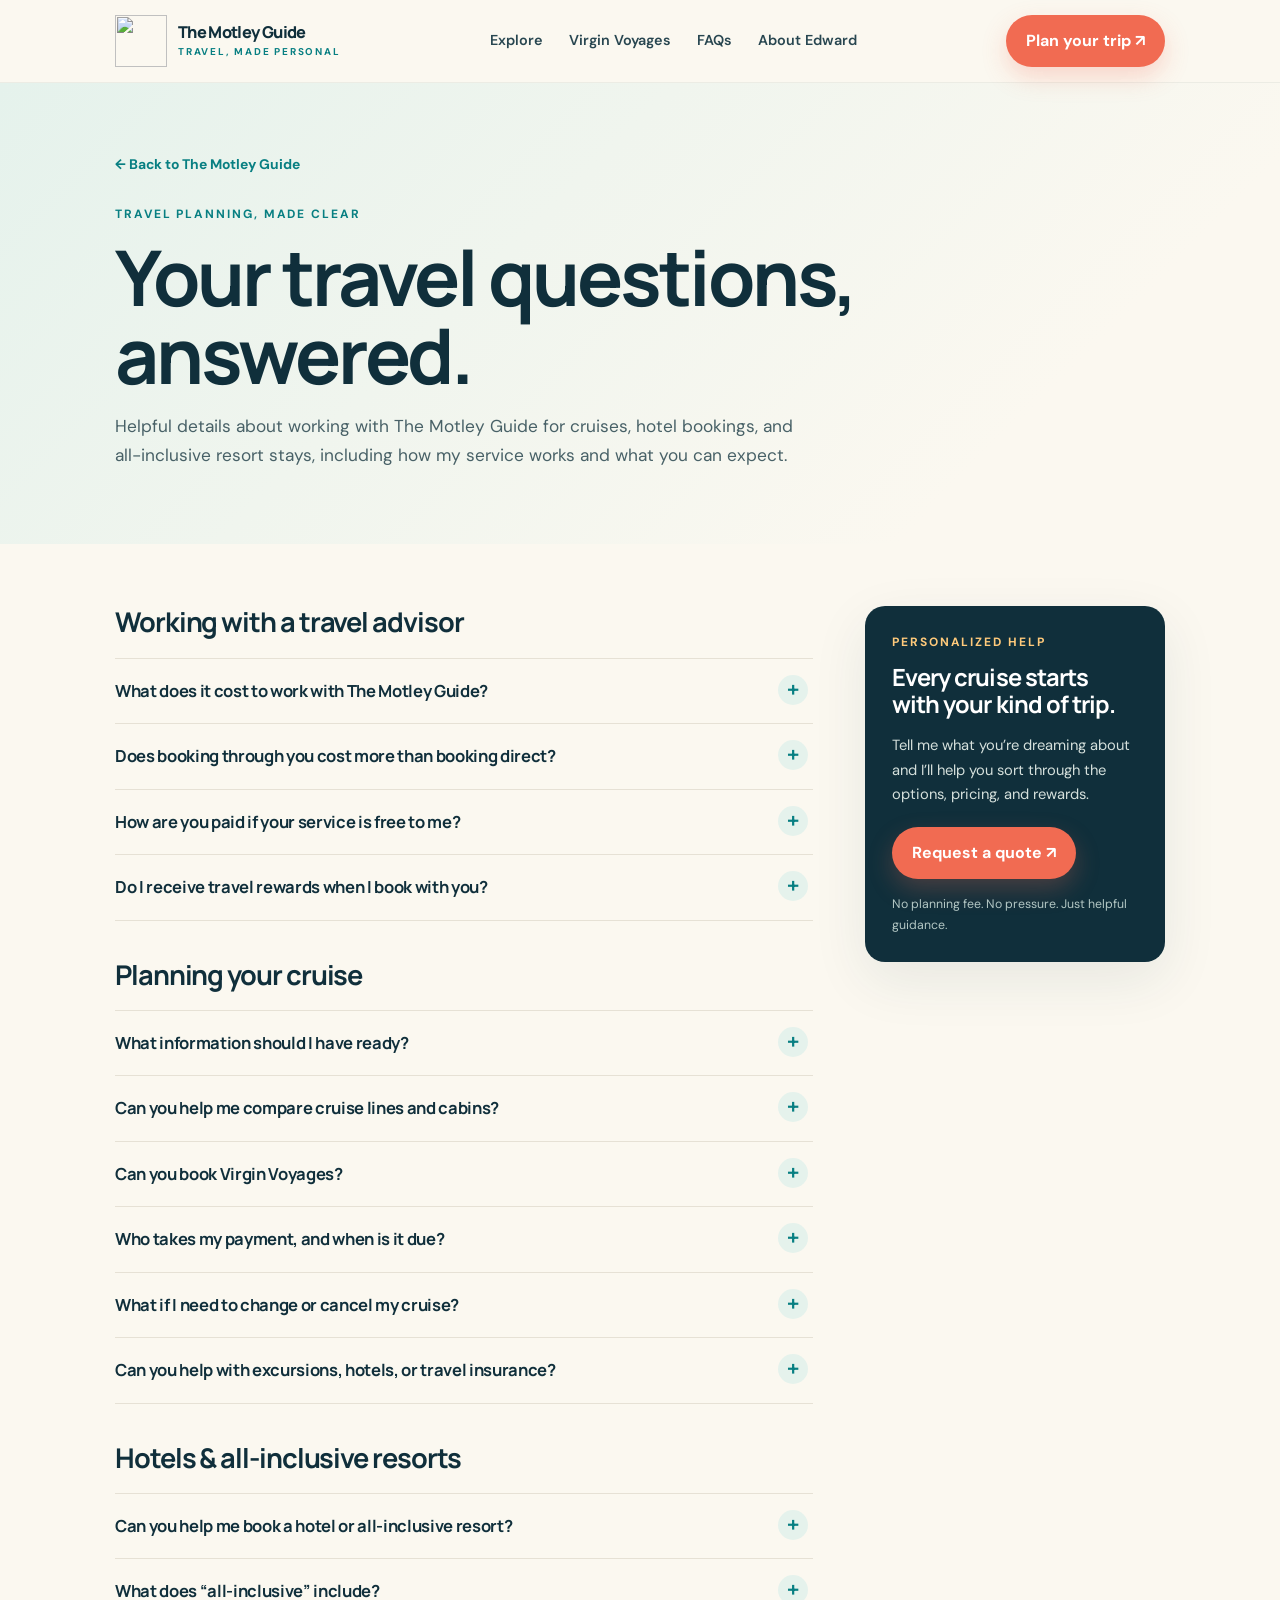
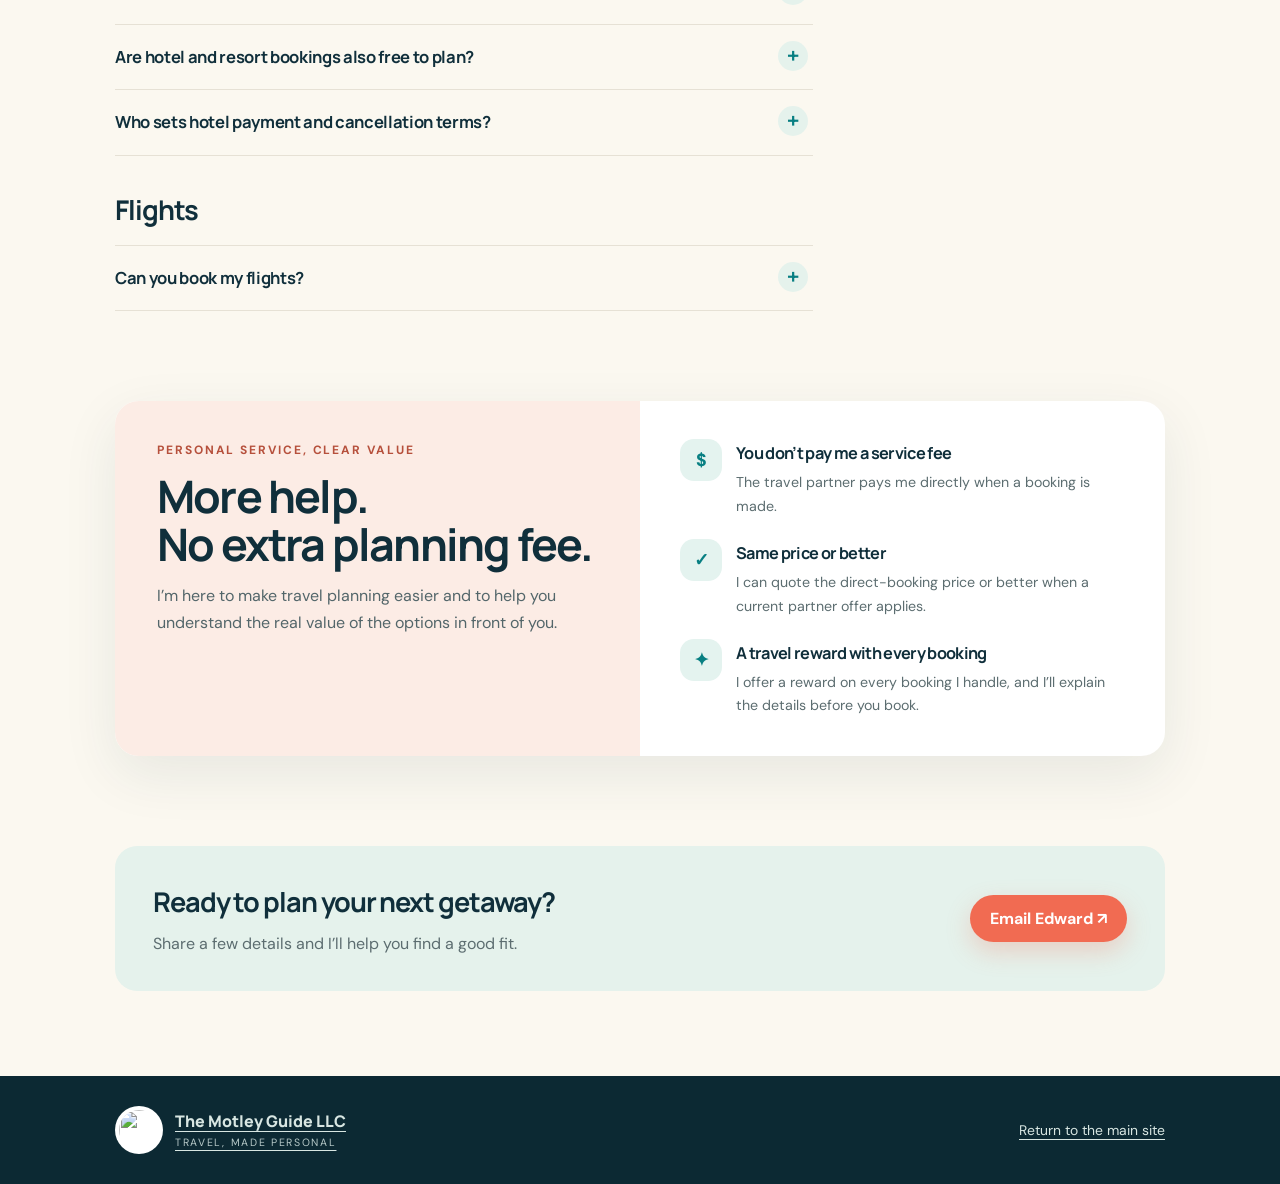
==== cruise-faq.html @ 849e19f4 "Upload The Motley Guide website files" ====
<!doctype html>
<html lang="en">
<head>
  <meta charset="utf-8">
  <meta name="viewport" content="width=device-width, initial-scale=1">
  <meta name="theme-color" content="#102f3b">
  <meta name="description" content="Answers to common questions about planning and booking a cruise with The Motley Guide.">
  <title>FAQs | The Motley Guide</title>
  <link rel="preconnect" href="https://fonts.googleapis.com">
  <link rel="preconnect" href="https://fonts.gstatic.com" crossorigin>
  <link href="https://fonts.googleapis.com/css2?family=DM+Sans:wght@400;500;600;700&family=Manrope:wght@400;500;600;700;800&display=swap" rel="stylesheet">
  <style>
    :root{--ink:#102f3b;--teal:#087f82;--coral:#f16b52;--gold:#f5b64c;--cream:#fbf8f0;--muted:#5c6d70;--line:#e6e1d5;--shadow:0 18px 55px #15374116}
    *{box-sizing:border-box}body{margin:0;background:var(--cream);color:var(--ink);font:16px/1.65 'DM Sans',sans-serif}a{color:inherit;text-decoration:none}h1,h2,h3,.brand-name{font-family:Manrope,sans-serif;letter-spacing:-.04em}.wrap{width:min(1050px,calc(100% - 48px));margin:auto}.button{display:inline-flex;align-items:center;justify-content:center;gap:9px;border-radius:999px;padding:13px 20px;background:var(--coral);color:#fff;font-weight:700;box-shadow:0 10px 24px #f16b5240}.button:hover{transform:translateY(-1px)}header{position:sticky;top:0;z-index:5;background:#fbf8f0ed;backdrop-filter:blur(14px);border-bottom:1px solid #102f3b10}.nav{height:82px;display:flex;align-items:center;justify-content:space-between;gap:22px}.brand{display:flex;align-items:center;gap:11px}.brand img{width:52px;height:52px;object-fit:contain}.brand-name{font-size:1.02rem;line-height:1.12;font-weight:800}.brand-name span{display:block;font:700 .62rem/1.4 'DM Sans',sans-serif;letter-spacing:.18em;text-transform:uppercase;color:var(--teal);margin-top:3px}nav{display:flex;align-items:center;gap:26px;font-size:.9rem;font-weight:600;color:#284650}nav a:hover{color:var(--coral)}
    .hero{padding:68px 0 49px;background:linear-gradient(135deg,#e5f2ec 0%,#fbf8f0 78%)}.eyebrow{font-size:.75rem;text-transform:uppercase;letter-spacing:.16em;font-weight:700;color:var(--teal)}h1{font-size:clamp(2.8rem,6vw,4.8rem);line-height:1.02;margin:13px 0 18px;max-width:780px}.hero p{color:#486167;max-width:680px;font-size:1.08rem;margin-bottom:26px}.crumb{display:inline-flex;align-items:center;gap:8px;color:var(--teal);font-weight:700;font-size:.87rem;margin-bottom:29px}.hero-row{display:flex;align-items:flex-end;justify-content:space-between;gap:24px}.hero-row .button{flex-shrink:0}
    main{padding:62px 0 90px}.layout{display:grid;grid-template-columns:minmax(0,1fr) 300px;gap:52px;align-items:start}.faq-list h2,.info-card h2{font-size:1.7rem;line-height:1.15;margin:0 0 20px}.faq-group+.faq-group{margin-top:38px}.faq-item{border-top:1px solid var(--line)}.faq-item:last-child{border-bottom:1px solid var(--line)}.faq-item summary{cursor:pointer;list-style:none;position:relative;padding:21px 44px 21px 0;font:700 1.04rem/1.35 Manrope,sans-serif;letter-spacing:-.02em}.faq-item summary::-webkit-details-marker{display:none}.faq-item summary:after{content:'+';position:absolute;right:5px;top:16px;width:30px;height:30px;border-radius:50%;display:grid;place-items:center;background:#e5f2ec;color:var(--teal);font:600 1.35rem/1 'DM Sans',sans-serif}.faq-item[open] summary:after{content:'−';background:#fff0e8;color:#c25440}.faq-answer{padding:0 22px 20px 0;color:#52666a}.faq-answer p:last-child{margin-bottom:0}.faq-answer ul{padding-left:21px}.faq-answer li+li{margin-top:6px}
    .info-card{position:sticky;top:108px;background:var(--ink);color:#fff;border-radius:20px;padding:27px;box-shadow:var(--shadow)}.info-card .eyebrow{color:#ffca7b}.info-card h2{font-size:1.48rem;margin:11px 0}.info-card p{color:#d5e0dc;font-size:.92rem}.info-card .button{margin-top:6px}.info-card .small-note{font-size:.77rem;color:#b3c7c4;margin:15px 0 0}
    .value-section{padding:0 0 90px}.value-panel{display:grid;grid-template-columns:1fr 1fr;border-radius:24px;overflow:hidden;background:#fff;box-shadow:var(--shadow)}.value-intro{padding:40px 42px;background:#fcece5}.value-intro .eyebrow{color:#b6503c}.value-intro h2{font-size:clamp(2rem,3.5vw,2.8rem);line-height:1.06;margin:11px 0 14px}.value-intro p{color:#53666a;margin-bottom:0}.value-points{padding:38px 40px;display:grid;gap:21px;align-content:center}.value-point{display:grid;grid-template-columns:42px 1fr;gap:14px;align-items:start}.point-icon{width:42px;height:42px;border-radius:14px;display:grid;place-items:center;background:#e4f3ef;color:var(--teal);font-weight:800;font-size:1.1rem}.value-point h3{font-size:1.02rem;margin:1px 0 4px}.value-point p{font-size:.89rem;color:var(--muted);margin:0}
    .bottom-cta{padding:0 0 85px}.bottom-panel{background:#e5f2ec;border-radius:22px;padding:34px 38px;display:flex;align-items:center;justify-content:space-between;gap:24px}.bottom-panel h2{font-size:1.7rem;margin:0 0 6px}.bottom-panel p{color:var(--muted);margin:0}.bottom-panel .button{flex-shrink:0}
    footer{background:#0c2933;color:#fff;padding:30px 0}.footer-row{display:flex;justify-content:space-between;align-items:center;gap:24px}.footer-brand{display:flex;align-items:center;gap:12px}.footer-brand img{width:48px;height:48px;border-radius:50%;object-fit:contain;background:#fff;padding:4px}.footer-brand strong{font:800 1rem Manrope,sans-serif}.footer-brand small{display:block;font-size:.66rem;text-transform:uppercase;letter-spacing:.16em;color:#b7c9c8}.footer-row>a{color:#d8e6e2;font-size:.87rem;text-decoration:underline;text-underline-offset:4px}
    @media(max-width:820px){.layout{grid-template-columns:1fr;gap:35px}.info-card{position:static}.value-intro,.value-points{padding:30px}.hero-row{display:block}.hero-row .button{margin-top:20px}}
    @media(max-width:600px){.wrap{width:calc(100% - 34px)}.nav{height:72px}.brand img{width:46px;height:46px}.brand-name{font-size:.92rem}nav{display:none}.hero{padding:45px 0 35px}h1{font-size:3rem}.hero p{font-size:1rem}.hero-row .button{width:100%}main{padding:45px 0 65px}.faq-item summary{font-size:.98rem;padding:19px 40px 19px 0}.faq-item summary:after{top:14px}.value-section{padding-bottom:65px}.value-panel{grid-template-columns:1fr}.value-intro,.value-points{padding:27px 23px}.bottom-cta{padding-bottom:60px}.bottom-panel{display:block;padding:27px 24px}.bottom-panel .button{margin-top:20px;width:100%}.footer-row{align-items:flex-start;flex-direction:column}}
  </style>
  <link rel="stylesheet" href="contact-check.css">
</head>
<body>
  <header><div class="wrap nav">
    <a class="brand" href="index.html" aria-label="The Motley Guide home"><img src="https://d6ham14n5a27z.cloudfront.net/img/s_h100/i_ha0764b0eef81c5c4796b85fe0e1fa16772dd50e7.png" alt=""><span class="brand-name">The Motley Guide<span>Travel, made personal</span></span></a>
    <nav aria-label="Main navigation"><a href="index.html#experiences">Explore</a><a href="index.html#virgin">Virgin Voyages</a><a href="cruise-faq.html" aria-current="page">FAQs</a><a href="index.html#about">About Edward</a></nav>
    <a class="button" href="quote-request.html">Plan your trip ↗</a>
  </div></header>
  <section class="hero"><div class="wrap"><a class="crumb" href="index.html">← Back to The Motley Guide</a><div class="hero-row"><div><div class="eyebrow">Travel planning, made clear</div><h1>Your travel questions,<br>answered.</h1><p>Helpful details about working with The Motley Guide for cruises, hotel bookings, and all-inclusive resort stays, including how my service works and what you can expect.</p></div></div></div></section>
  <main><div class="wrap layout">
    <div class="faq-list">
      <section class="faq-group"><h2>Working with a travel advisor</h2>
        <details class="faq-item"><summary>What does it cost to work with The Motley Guide?</summary><div class="faq-answer"><p>I don’t charge you a planning or service fee for a cruise booking. When you book, I’m paid directly by the travel partner. That compensation comes from the partner, not as an added fee to you.</p></div></details>
        <details class="faq-item"><summary>Does booking through you cost more than booking direct?</summary><div class="faq-answer"><p>My goal is to quote the same price you could get booking directly, or a better price when an eligible offer is available. Cruise fares and promotions can vary by sailing, cabin, timing, and availability, so I’ll review the current options and explain the price before you decide.</p><p>Taxes, port fees, and any optional extras will be shown as part of the quote where applicable.</p></div></details>
        <details class="faq-item"><summary>How are you paid if your service is free to me?</summary><div class="faq-answer"><p>Travel partners compensate me when I help arrange a booking. You pay the travel partner for your trip under that partner’s payment terms; my planning service doesn’t add a separate fee to your cruise fare.</p></div></details>
        <details class="faq-item"><summary>Do I receive travel rewards when I book with you?</summary><div class="faq-answer"><p>Yes. I offer travel rewards with every booking I handle. The reward and how it is delivered can vary by trip and travel partner. I’ll share the reward details with you before you book so you know what to expect.</p></div></details>
      </section>
      <section class="faq-group"><h2>Planning your cruise</h2>
        <details class="faq-item"><summary>What information should I have ready?</summary><div class="faq-answer"><p>A few basics help me get started: your preferred destination or region, approximate travel dates, number of travelers, cabin preferences, and a comfortable budget range. If you’re flexible, that’s useful too.</p></div></details>
        <details class="faq-item"><summary>Can you help me compare cruise lines and cabins?</summary><div class="faq-answer"><p>Yes. I can help compare itineraries, ships, cabin categories, and available offers based on what matters most to you. I’ll make recommendations, then you choose what feels right.</p></div></details>
        <details class="faq-item"><summary>Can you book Virgin Voyages?</summary><div class="faq-answer"><p>Yes. You can explore and book Virgin Voyages through my First Mate link. If you’d like help choosing a voyage or cabin, use one of the Email Edward buttons on this site and share your preferences with me.</p><p><a href="https://www.virginvoyages.com/book/voyage-planner/find-a-voyage?cabins=1&amp;currencyCode=USD&amp;agentId=290293&amp;agencyId=55760&amp;bookingChannel=FMLINK" target="_blank" rel="noopener"><strong>Explore Virgin Voyages with The Motley Guide ↗</strong></a></p></div></details>
        <details class="faq-item"><summary>Who takes my payment, and when is it due?</summary><div class="faq-answer"><p>As your travel advisor, I process your payments on your behalf with the respective travel partner. For your card information, I can send you a PCI-compliant invoice, or call you to collect it—whichever you’re more comfortable with.</p><p>With most cruise lines, the final payment is due at least 120 days before departure. The exact deadline depends on the cruise line, sailing, and when you book. If you book closer to departure, payment may be due at booking. I’ll confirm the payment schedule with you before the booking is completed.</p></div></details>
        <details class="faq-item"><summary>What if I need to change or cancel my cruise?</summary><div class="faq-answer"><p>Change and cancellation terms are set by the cruise line or travel partner and may depend on the sailing and timing. I can help you understand the applicable terms and assist with next steps, while any fees or refunds follow the partner’s policies.</p></div></details>
        <details class="faq-item"><summary>Can you help with excursions, hotels, or travel insurance?</summary><div class="faq-answer"><p>Yes. I can also help you look at pre- or post-cruise hotel stays, excursions, and travel protection options, depending on your itinerary and needs.</p></div></details>
      </section>
      <section class="faq-group"><h2>Hotels & all-inclusive resorts</h2>
        <details class="faq-item"><summary>Can you help me book a hotel or all-inclusive resort?</summary><div class="faq-answer"><p>Yes. I can help you find hotel stays and all-inclusive resorts that fit your destination, dates, travel style, and budget. I can also help coordinate a hotel before or after a cruise.</p></div></details>
        <details class="faq-item"><summary>What does “all-inclusive” include?</summary><div class="faq-answer"><p>Inclusions vary by resort and room plan. Meals, drinks, activities, transfers, gratuities, and premium experiences may be handled differently from one property to another. I’ll help review what is included in the option you’re considering and point out any additional costs.</p></div></details>
        <details class="faq-item"><summary>Are hotel and resort bookings also free to plan?</summary><div class="faq-answer"><p>I don’t charge a separate planning fee for hotel or all-inclusive resort bookings. The travel partner pays me directly when I arrange a booking. I also offer travel rewards with every booking I handle, and I’ll explain the reward details before you book.</p></div></details>
        <details class="faq-item"><summary>Who sets hotel payment and cancellation terms?</summary><div class="faq-answer"><p>The hotel, resort, or travel partner sets the deposit, payment, change, and cancellation terms. These can differ by property, rate, and booking date. I’ll help you review the terms before you decide.</p></div></details>
      </section>
      <section class="faq-group"><h2>Flights</h2>
        <details class="faq-item"><summary>Can you book my flights?</summary><div class="faq-answer"><p>I don’t book flights. If a delay, cancellation, or other travel interruption happens, booking airfare through an intermediary can add a step: the airline may direct ticket changes back through the original booking channel, which can make it harder to resolve things directly with customer service at the airport and create extra logistical challenges.</p><p>I recommend booking flights directly with the airline so you can work with its customer service team yourself if plans are disrupted.</p></div></details>
      </section>
    </div>
    <aside class="info-card"><div class="eyebrow">Personalized help</div><h2>Every cruise starts with your kind of trip.</h2><p>Tell me what you’re dreaming about and I’ll help you sort through the options, pricing, and rewards.</p><a class="button" href="quote-request.html">Request a quote ↗</a><p class="small-note">No planning fee. No pressure. Just helpful guidance.</p></aside>
  </div></main>
  <section class="value-section"><div class="wrap"><div class="value-panel"><div class="value-intro"><div class="eyebrow">Personal service, clear value</div><h2>More help.<br>No extra planning fee.</h2><p>I’m here to make travel planning easier and to help you understand the real value of the options in front of you.</p></div><div class="value-points">
    <div class="value-point"><span class="point-icon">$</span><div><h3>You don’t pay me a service fee</h3><p>The travel partner pays me directly when a booking is made.</p></div></div>
    <div class="value-point"><span class="point-icon">✓</span><div><h3>Same price or better</h3><p>I can quote the direct-booking price or better when a current partner offer applies.</p></div></div>
    <div class="value-point"><span class="point-icon">✦</span><div><h3>A travel reward with every booking</h3><p>I offer a reward on every booking I handle, and I’ll explain the details before you book.</p></div></div>
  </div></div></div></section>
  <section class="bottom-cta"><div class="wrap"><div class="bottom-panel"><div><h2>Ready to plan your next getaway?</h2><p>Share a few details and I’ll help you find a good fit.</p></div><button class="button email-contact" type="button">Email Edward ↗</button></div></div></section>
  <footer><div class="wrap footer-row"><a class="footer-brand" href="index.html"><img src="https://d6ham14n5a27z.cloudfront.net/img/s_h100/i_ha0764b0eef81c5c4796b85fe0e1fa16772dd50e7.png" alt=""><span><strong>The Motley Guide LLC</strong><small>Travel, made personal</small></span></a><a href="index.html">Return to the main site</a></div></footer>
  <dialog class="human-check" id="human-check" aria-labelledby="check-title"><form id="human-form"><div class="eyebrow">Quick human check</div><h2 id="check-title">One little check before email</h2><p>Solve this simple question to open your email app.</p><label id="human-question" for="human-answer">What is 4 + 3?</label><input id="human-answer" inputmode="numeric" autocomplete="off" required aria-describedby="check-error"><p class="check-error" id="check-error" aria-live="polite"></p><div class="check-actions"><button type="button" class="button check-cancel" id="check-cancel">Cancel</button><button type="submit" class="button">Continue to email</button></div></form></dialog>
  <script src="contact-check.js"></script>
</body>
</html>
---- contact-check.css ----
button.email-contact{appearance:none;border:0;font-family:inherit;font-size:inherit;cursor:pointer}.human-check{border:0;border-radius:22px;padding:0;width:min(430px,calc(100% - 32px));color:var(--ink,#102f3b);box-shadow:0 24px 80px #071c25aa}.human-check::backdrop{background:#081f28b8;backdrop-filter:blur(4px)}.human-check form{padding:30px}.human-check .eyebrow{margin-bottom:7px}.human-check h2{font-size:1.8rem;line-height:1.12;margin:5px 0 10px}.human-check p{color:var(--muted,#5c6d70);font-size:.93rem}.human-check label{display:block;font-weight:700;font-size:.88rem;margin:20px 0 7px}.human-check input{width:100%;height:48px;padding:10px 13px;border:1px solid #cbd5d2;border-radius:10px;font:inherit;color:var(--ink,#102f3b)}.human-check input:focus{outline:3px solid #087f8240;border-color:var(--teal,#087f82)}.human-check .check-actions{display:flex;justify-content:flex-end;gap:10px;margin-top:18px}.human-check .check-actions button{border:0;font:inherit;cursor:pointer}.human-check .check-cancel{background:#eef2ef;color:var(--ink,#102f3b)}.human-check .check-error{min-height:1.3em;color:#b3263e!important;font-size:.84rem!important;margin:7px 0 0!important}.footer-bottom .footer-email{border:0;padding:0;background:none;color:inherit;font:inherit;text-decoration:underline;text-underline-offset:3px;cursor:pointer}
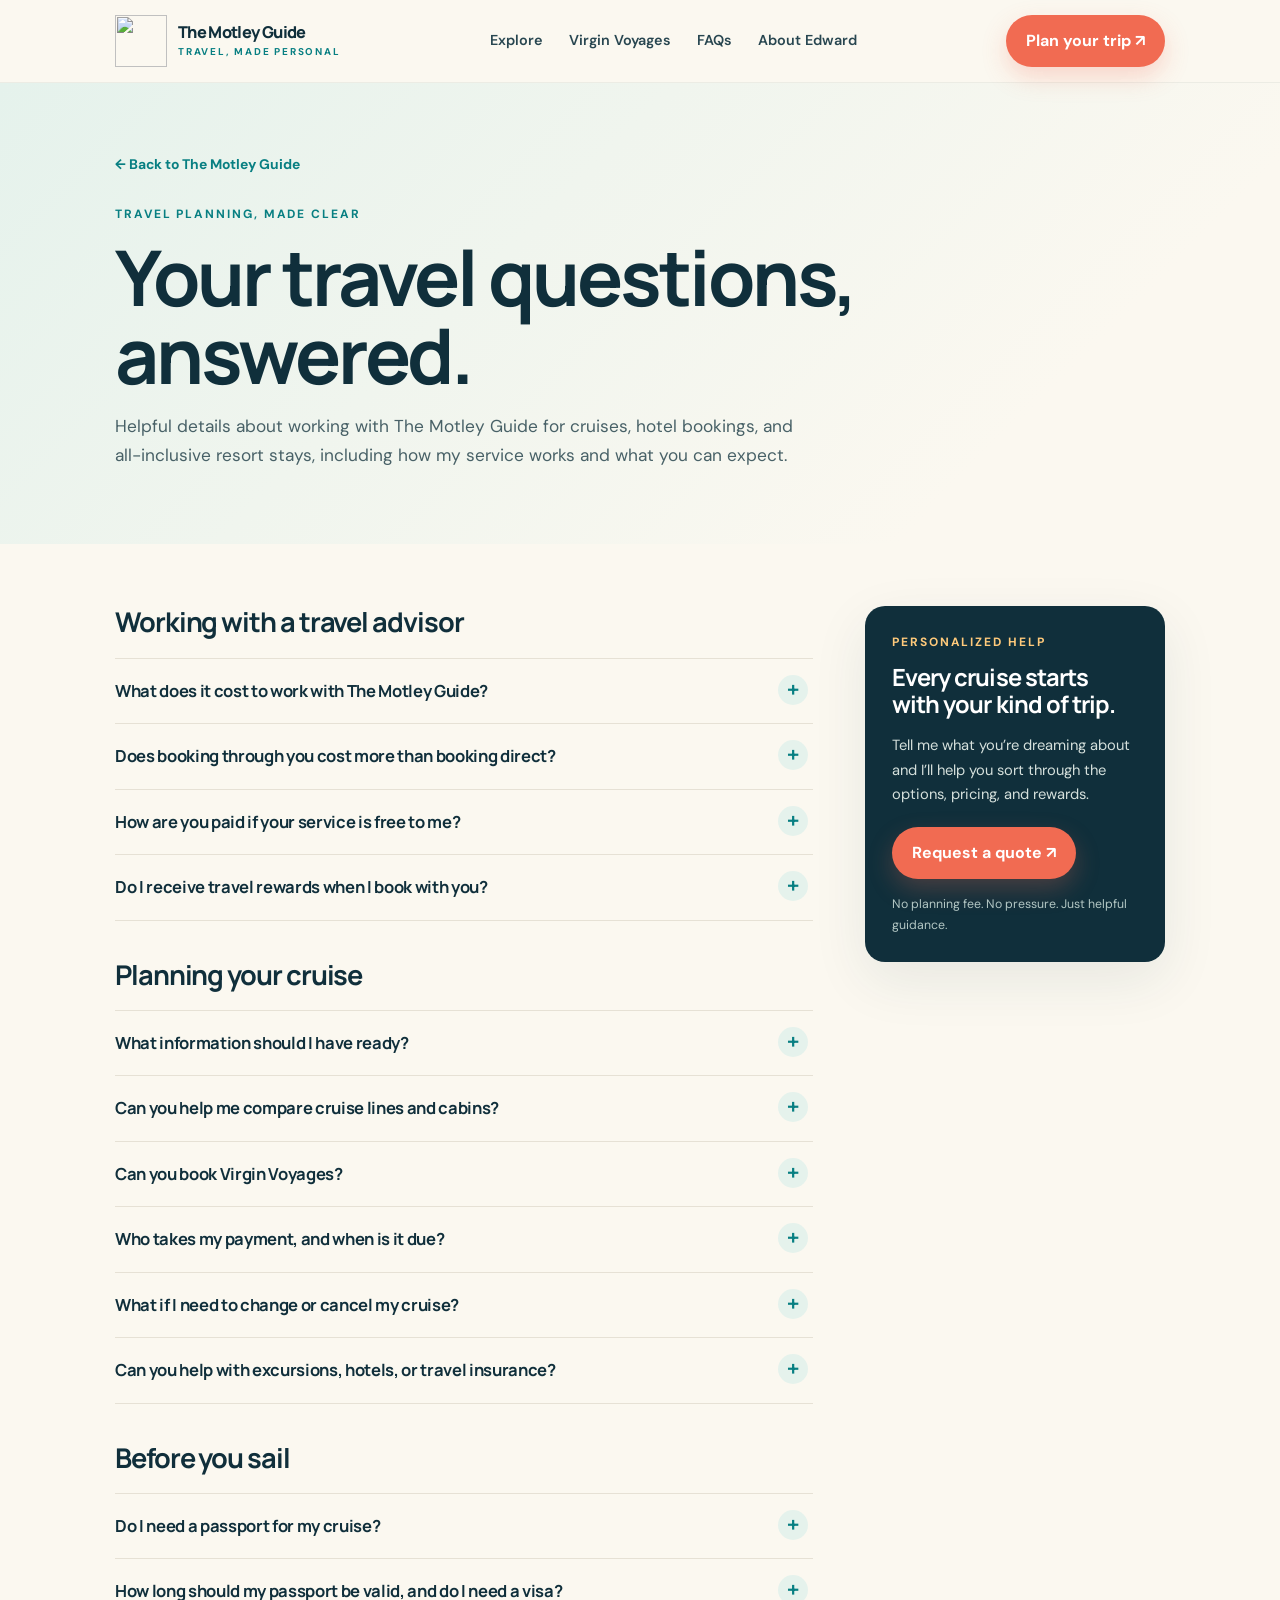
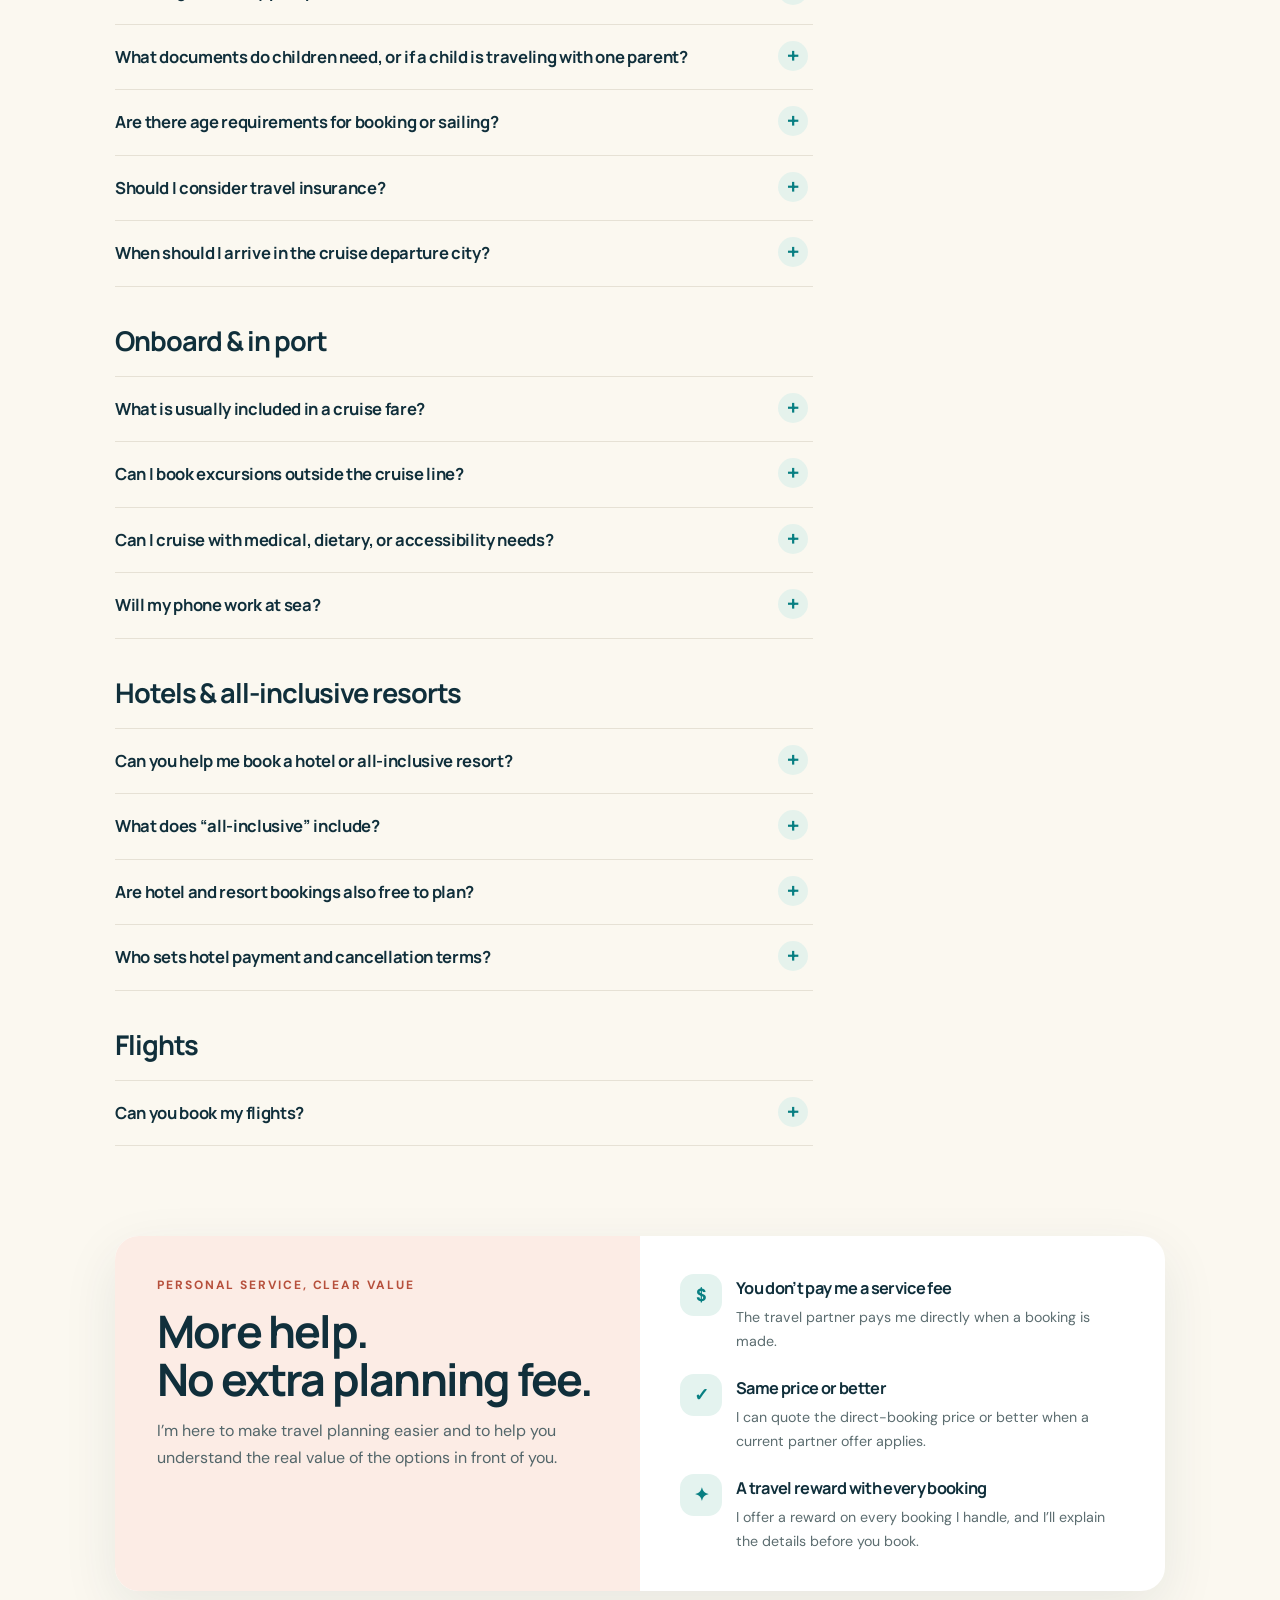
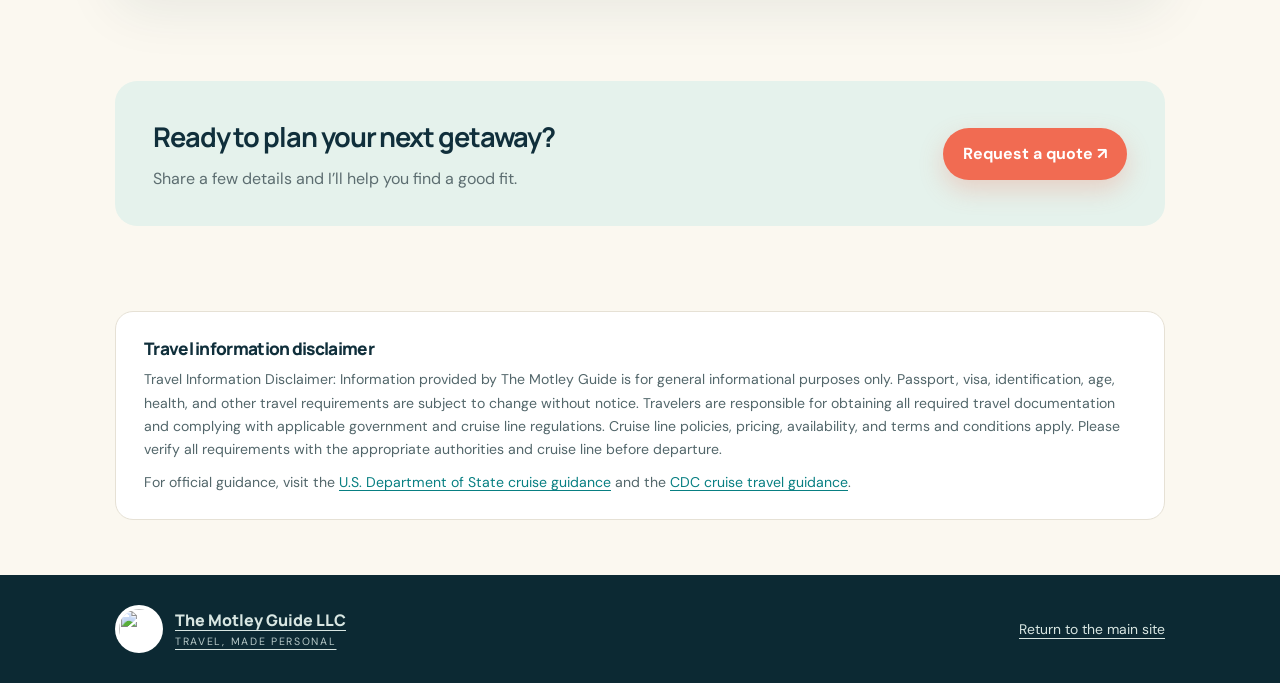
==== commit a68c92f4: "Expand travel FAQs and add disclaimer" ====
--- a/cruise-faq.html
+++ b/cruise-faq.html
@@ -17,6 +17,7 @@
     .info-card{position:sticky;top:108px;background:var(--ink);color:#fff;border-radius:20px;padding:27px;box-shadow:var(--shadow)}.info-card .eyebrow{color:#ffca7b}.info-card h2{font-size:1.48rem;margin:11px 0}.info-card p{color:#d5e0dc;font-size:.92rem}.info-card .button{margin-top:6px}.info-card .small-note{font-size:.77rem;color:#b3c7c4;margin:15px 0 0}
     .value-section{padding:0 0 90px}.value-panel{display:grid;grid-template-columns:1fr 1fr;border-radius:24px;overflow:hidden;background:#fff;box-shadow:var(--shadow)}.value-intro{padding:40px 42px;background:#fcece5}.value-intro .eyebrow{color:#b6503c}.value-intro h2{font-size:clamp(2rem,3.5vw,2.8rem);line-height:1.06;margin:11px 0 14px}.value-intro p{color:#53666a;margin-bottom:0}.value-points{padding:38px 40px;display:grid;gap:21px;align-content:center}.value-point{display:grid;grid-template-columns:42px 1fr;gap:14px;align-items:start}.point-icon{width:42px;height:42px;border-radius:14px;display:grid;place-items:center;background:#e4f3ef;color:var(--teal);font-weight:800;font-size:1.1rem}.value-point h3{font-size:1.02rem;margin:1px 0 4px}.value-point p{font-size:.89rem;color:var(--muted);margin:0}
     .bottom-cta{padding:0 0 85px}.bottom-panel{background:#e5f2ec;border-radius:22px;padding:34px 38px;display:flex;align-items:center;justify-content:space-between;gap:24px}.bottom-panel h2{font-size:1.7rem;margin:0 0 6px}.bottom-panel p{color:var(--muted);margin:0}.bottom-panel .button{flex-shrink:0}
+    .travel-disclaimer{padding:0 0 55px}.disclaimer-panel{border:1px solid var(--line);border-radius:18px;background:#fff;padding:25px 28px;color:#52666a;font-size:.88rem}.disclaimer-panel h2{font:800 1.08rem Manrope,sans-serif;color:var(--ink);margin:0 0 8px}.disclaimer-panel p{margin:0}.disclaimer-panel p+p{margin-top:10px}.disclaimer-panel a{color:var(--teal);text-decoration:underline;text-underline-offset:3px}
     footer{background:#0c2933;color:#fff;padding:30px 0}.footer-row{display:flex;justify-content:space-between;align-items:center;gap:24px}.footer-brand{display:flex;align-items:center;gap:12px}.footer-brand img{width:48px;height:48px;border-radius:50%;object-fit:contain;background:#fff;padding:4px}.footer-brand strong{font:800 1rem Manrope,sans-serif}.footer-brand small{display:block;font-size:.66rem;text-transform:uppercase;letter-spacing:.16em;color:#b7c9c8}.footer-row>a{color:#d8e6e2;font-size:.87rem;text-decoration:underline;text-underline-offset:4px}
     @media(max-width:820px){.layout{grid-template-columns:1fr;gap:35px}.info-card{position:static}.value-intro,.value-points{padding:30px}.hero-row{display:block}.hero-row .button{margin-top:20px}}
     @media(max-width:600px){.wrap{width:calc(100% - 34px)}.nav{height:72px}.brand img{width:46px;height:46px}.brand-name{font-size:.92rem}nav{display:none}.hero{padding:45px 0 35px}h1{font-size:3rem}.hero p{font-size:1rem}.hero-row .button{width:100%}main{padding:45px 0 65px}.faq-item summary{font-size:.98rem;padding:19px 40px 19px 0}.faq-item summary:after{top:14px}.value-section{padding-bottom:65px}.value-panel{grid-template-columns:1fr}.value-intro,.value-points{padding:27px 23px}.bottom-cta{padding-bottom:60px}.bottom-panel{display:block;padding:27px 24px}.bottom-panel .button{margin-top:20px;width:100%}.footer-row{align-items:flex-start;flex-direction:column}}
@@ -34,7 +35,7 @@
     <div class="faq-list">
       <section class="faq-group"><h2>Working with a travel advisor</h2>
         <details class="faq-item"><summary>What does it cost to work with The Motley Guide?</summary><div class="faq-answer"><p>I don’t charge you a planning or service fee for a cruise booking. When you book, I’m paid directly by the travel partner. That compensation comes from the partner, not as an added fee to you.</p></div></details>
-        <details class="faq-item"><summary>Does booking through you cost more than booking direct?</summary><div class="faq-answer"><p>My goal is to quote the same price you could get booking directly, or a better price when an eligible offer is available. Cruise fares and promotions can vary by sailing, cabin, timing, and availability, so I’ll review the current options and explain the price before you decide.</p><p>Taxes, port fees, and any optional extras will be shown as part of the quote where applicable.</p></div></details>
+        <details class="faq-item"><summary>Does booking through you cost more than booking direct?</summary><div class="faq-answer"><p>Great question. No—booking through me doesn’t cost more than booking direct. I can access the same publicly available cruise fares and inventory you see online, and I’ll also check for eligible promotions. Cruise prices and offers can change based on the sailing, cabin, dates, and availability, so I’ll walk you through the current options before you book.</p><p>Every booking earns travel rewards. One of the best parts of working with a travel advisor is having someone keep an eye on your cruise fare for price drops. If the cruise line’s rules and your fare type allow an adjustment, I can help you explore it.</p></div></details>
         <details class="faq-item"><summary>How are you paid if your service is free to me?</summary><div class="faq-answer"><p>Travel partners compensate me when I help arrange a booking. You pay the travel partner for your trip under that partner’s payment terms; my planning service doesn’t add a separate fee to your cruise fare.</p></div></details>
         <details class="faq-item"><summary>Do I receive travel rewards when I book with you?</summary><div class="faq-answer"><p>Yes. I offer travel rewards with every booking I handle. The reward and how it is delivered can vary by trip and travel partner. I’ll share the reward details with you before you book so you know what to expect.</p></div></details>
       </section>
@@ -45,6 +46,20 @@
         <details class="faq-item"><summary>Who takes my payment, and when is it due?</summary><div class="faq-answer"><p>As your travel advisor, I process your payments on your behalf with the respective travel partner. For your card information, I can send you a PCI-compliant invoice, or call you to collect it—whichever you’re more comfortable with.</p><p>With most cruise lines, the final payment is due at least 120 days before departure. The exact deadline depends on the cruise line, sailing, and when you book. If you book closer to departure, payment may be due at booking. I’ll confirm the payment schedule with you before the booking is completed.</p></div></details>
         <details class="faq-item"><summary>What if I need to change or cancel my cruise?</summary><div class="faq-answer"><p>Change and cancellation terms are set by the cruise line or travel partner and may depend on the sailing and timing. I can help you understand the applicable terms and assist with next steps, while any fees or refunds follow the partner’s policies.</p></div></details>
         <details class="faq-item"><summary>Can you help with excursions, hotels, or travel insurance?</summary><div class="faq-answer"><p>Yes. I can also help you look at pre- or post-cruise hotel stays, excursions, and travel protection options, depending on your itinerary and needs.</p></div></details>
+      </section>
+      <section class="faq-group"><h2>Before you sail</h2>
+        <details class="faq-item"><summary>Do I need a passport for my cruise?</summary><div class="faq-answer"><p>Travel-document rules depend on your citizenship, itinerary, ports, and cruise line. Some eligible sailings may allow U.S. citizens to use alternative documents, but a valid passport book can offer more flexibility if an emergency requires international air travel. Check the exact requirements for every traveler and sailing before departure.</p></div></details>
+        <details class="faq-item"><summary>How long should my passport be valid, and do I need a visa?</summary><div class="faq-answer"><p>Some destinations require a passport to remain valid for a period beyond your trip, and visa or electronic travel authorization rules vary by citizenship and itinerary. Confirm current requirements with the appropriate government authorities and cruise line well before you travel.</p></div></details>
+        <details class="faq-item"><summary>What documents do children need, or if a child is traveling with one parent?</summary><div class="faq-answer"><p>Children need travel documents that meet the requirements for the specific sailing. When a minor travels without both parents or legal guardians, the cruise line or destination may request additional consent or guardianship documents. Check the cruise line’s current guidance for your family’s circumstances.</p></div></details>
+        <details class="faq-item"><summary>Are there age requirements for booking or sailing?</summary><div class="faq-answer"><p>Minimum ages for infants, unaccompanied guests, and guests sharing a stateroom vary by cruise line, itinerary, and departure location. Some voyages are adults-only. I can help identify the policy that applies to the trip you’re considering; the cruise line’s current rules control.</p></div></details>
+        <details class="faq-item"><summary>Should I consider travel insurance?</summary><div class="faq-answer"><p>Travel insurance is optional for many trips, but it can help protect against certain covered events. Depending on the plan, benefits may include trip cancellation or interruption, travel delays, medical expenses, or emergency evacuation. Coverage, exclusions, limits, and eligibility differ by policy, so read the plan carefully before purchasing.</p></div></details>
+        <details class="faq-item"><summary>When should I arrive in the cruise departure city?</summary><div class="faq-answer"><p>If you’re flying to the port, I recommend arriving at least one day before embarkation when possible. That gives you a buffer for delays or cancellations. Keep your travel documents, medications, valuables, and essentials in your carry-on rather than checked luggage.</p></div></details>
+      </section>
+      <section class="faq-group"><h2>Onboard & in port</h2>
+        <details class="faq-item"><summary>What is usually included in a cruise fare?</summary><div class="faq-answer"><p>Many fares include your stateroom, selected dining, entertainment, and access to some ship amenities. Specialty dining, drinks, Wi-Fi, gratuities, spa services, and shore excursions may cost extra or depend on the fare package. I’ll help you review what is included in the specific option you’re considering.</p></div></details>
+        <details class="faq-item"><summary>Can I book excursions outside the cruise line?</summary><div class="faq-answer"><p>Often, travelers can explore independently or book with an outside tour operator, depending on the port and activity. With an independent excursion, you are responsible for returning to the ship on time, and the ship may not wait if you are late. Review the excursion details and the ship’s all-aboard time carefully.</p></div></details>
+        <details class="faq-item"><summary>Can I cruise with medical, dietary, or accessibility needs?</summary><div class="faq-answer"><p>Options and accommodations vary by ship, port, and excursion. Share any accessibility, mobility, dietary, or other needs as early as possible so we can review what may be available. For medical questions, consult your healthcare provider and confirm the ship’s capabilities directly with the cruise line.</p></div></details>
+        <details class="faq-item"><summary>Will my phone work at sea?</summary><div class="faq-answer"><p>Your carrier may charge maritime or international roaming rates while you’re at sea or in port. Check with your mobile provider before travel, review the ship’s Wi-Fi options, and consider airplane mode to avoid unexpected charges.</p></div></details>
       </section>
       <section class="faq-group"><h2>Hotels & all-inclusive resorts</h2>
         <details class="faq-item"><summary>Can you help me book a hotel or all-inclusive resort?</summary><div class="faq-answer"><p>Yes. I can help you find hotel stays and all-inclusive resorts that fit your destination, dates, travel style, and budget. I can also help coordinate a hotel before or after a cruise.</p></div></details>
@@ -63,7 +78,8 @@
     <div class="value-point"><span class="point-icon">✓</span><div><h3>Same price or better</h3><p>I can quote the direct-booking price or better when a current partner offer applies.</p></div></div>
     <div class="value-point"><span class="point-icon">✦</span><div><h3>A travel reward with every booking</h3><p>I offer a reward on every booking I handle, and I’ll explain the details before you book.</p></div></div>
   </div></div></div></section>
-  <section class="bottom-cta"><div class="wrap"><div class="bottom-panel"><div><h2>Ready to plan your next getaway?</h2><p>Share a few details and I’ll help you find a good fit.</p></div><button class="button email-contact" type="button">Email Edward ↗</button></div></div></section>
+  <section class="bottom-cta"><div class="wrap"><div class="bottom-panel"><div><h2>Ready to plan your next getaway?</h2><p>Share a few details and I’ll help you find a good fit.</p></div><a class="button" href="quote-request.html">Request a quote ↗</a></div></div></section>
+  <section class="travel-disclaimer"><div class="wrap"><div class="disclaimer-panel"><h2>Travel information disclaimer</h2><p>Travel Information Disclaimer: Information provided by The Motley Guide is for general informational purposes only. Passport, visa, identification, age, health, and other travel requirements are subject to change without notice. Travelers are responsible for obtaining all required travel documentation and complying with applicable government and cruise line regulations. Cruise line policies, pricing, availability, and terms and conditions apply. Please verify all requirements with the appropriate authorities and cruise line before departure.</p><p>For official guidance, visit the <a href="https://travel.state.gov/en/international-travel/planning/safety-tips/cruise-ships.html" target="_blank" rel="noopener">U.S. Department of State cruise guidance</a> and the <a href="https://www.cdc.gov/yellow-book/hcp/travel-air-sea/cruise-ship-travel.html" target="_blank" rel="noopener">CDC cruise travel guidance</a>.</p></div></div></section>
   <footer><div class="wrap footer-row"><a class="footer-brand" href="index.html"><img src="https://d6ham14n5a27z.cloudfront.net/img/s_h100/i_ha0764b0eef81c5c4796b85fe0e1fa16772dd50e7.png" alt=""><span><strong>The Motley Guide LLC</strong><small>Travel, made personal</small></span></a><a href="index.html">Return to the main site</a></div></footer>
   <dialog class="human-check" id="human-check" aria-labelledby="check-title"><form id="human-form"><div class="eyebrow">Quick human check</div><h2 id="check-title">One little check before email</h2><p>Solve this simple question to open your email app.</p><label id="human-question" for="human-answer">What is 4 + 3?</label><input id="human-answer" inputmode="numeric" autocomplete="off" required aria-describedby="check-error"><p class="check-error" id="check-error" aria-live="polite"></p><div class="check-actions"><button type="button" class="button check-cancel" id="check-cancel">Cancel</button><button type="submit" class="button">Continue to email</button></div></form></dialog>
   <script src="contact-check.js"></script>
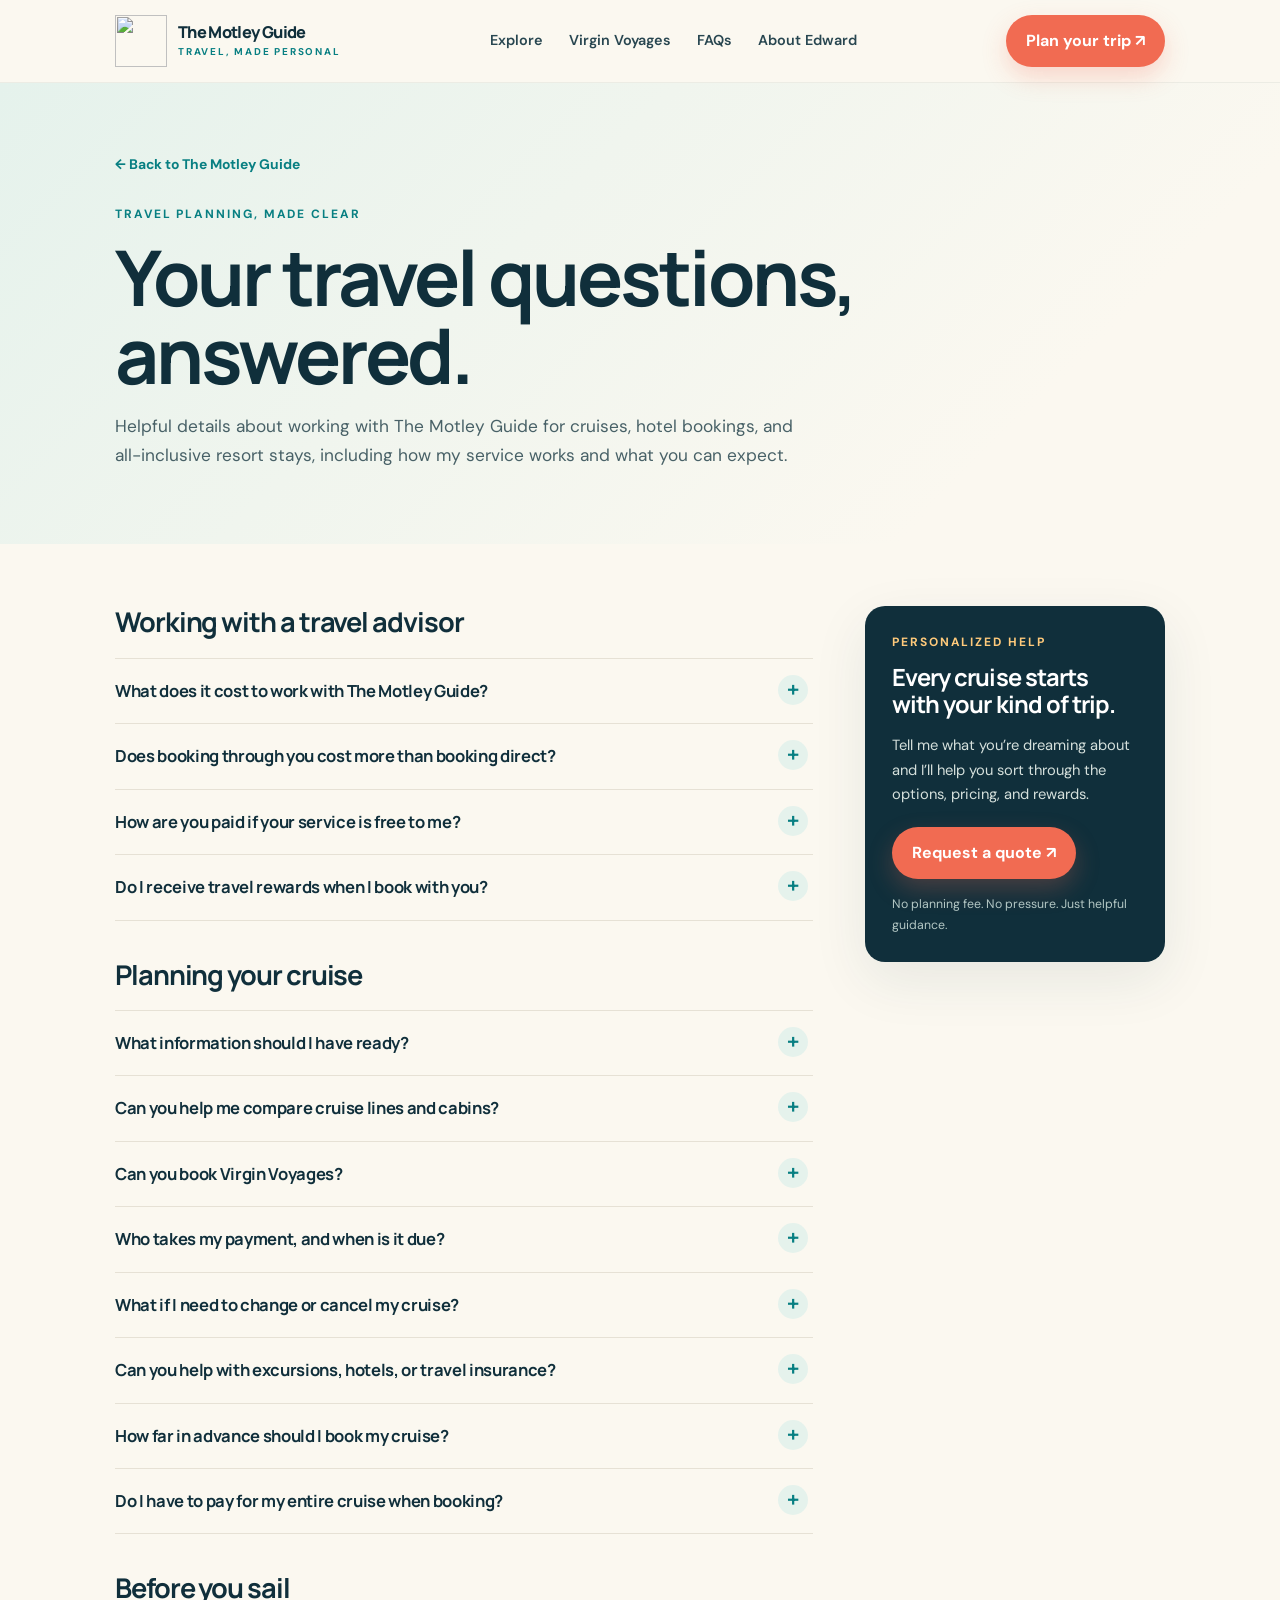
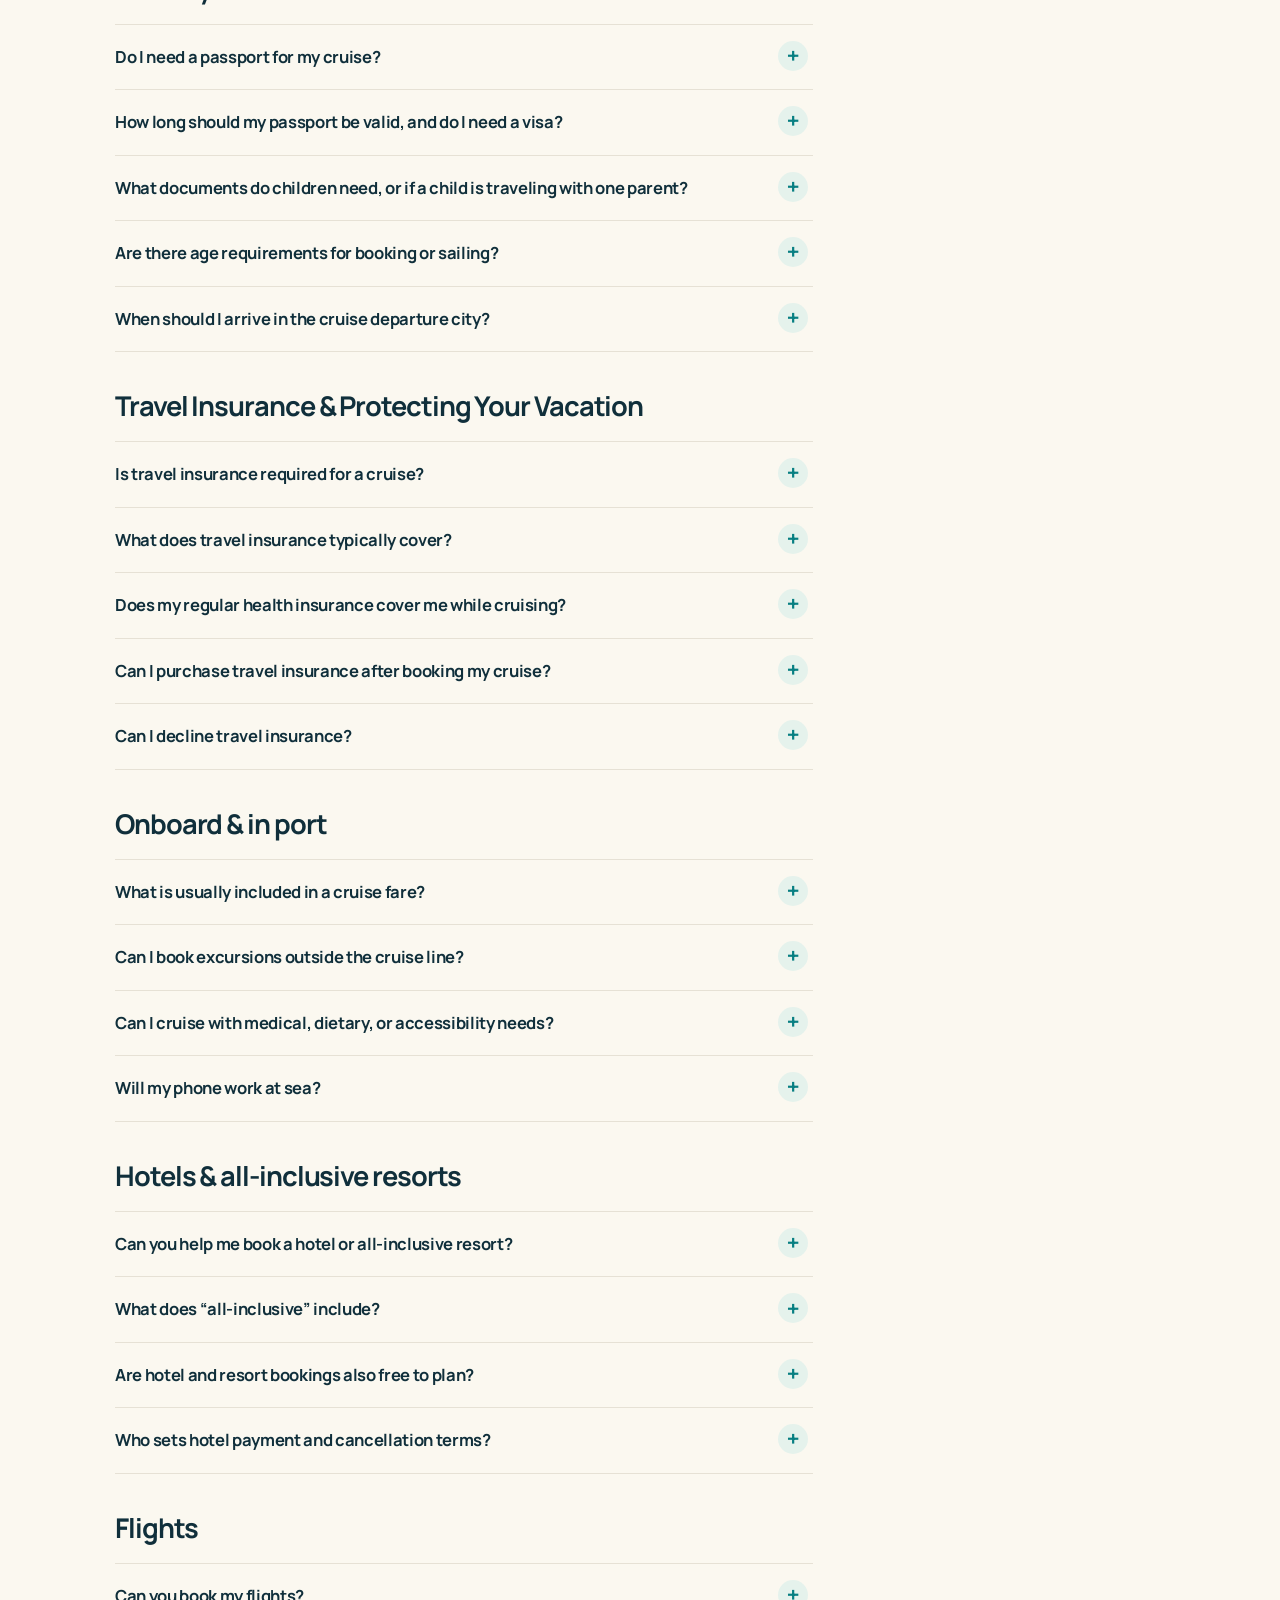
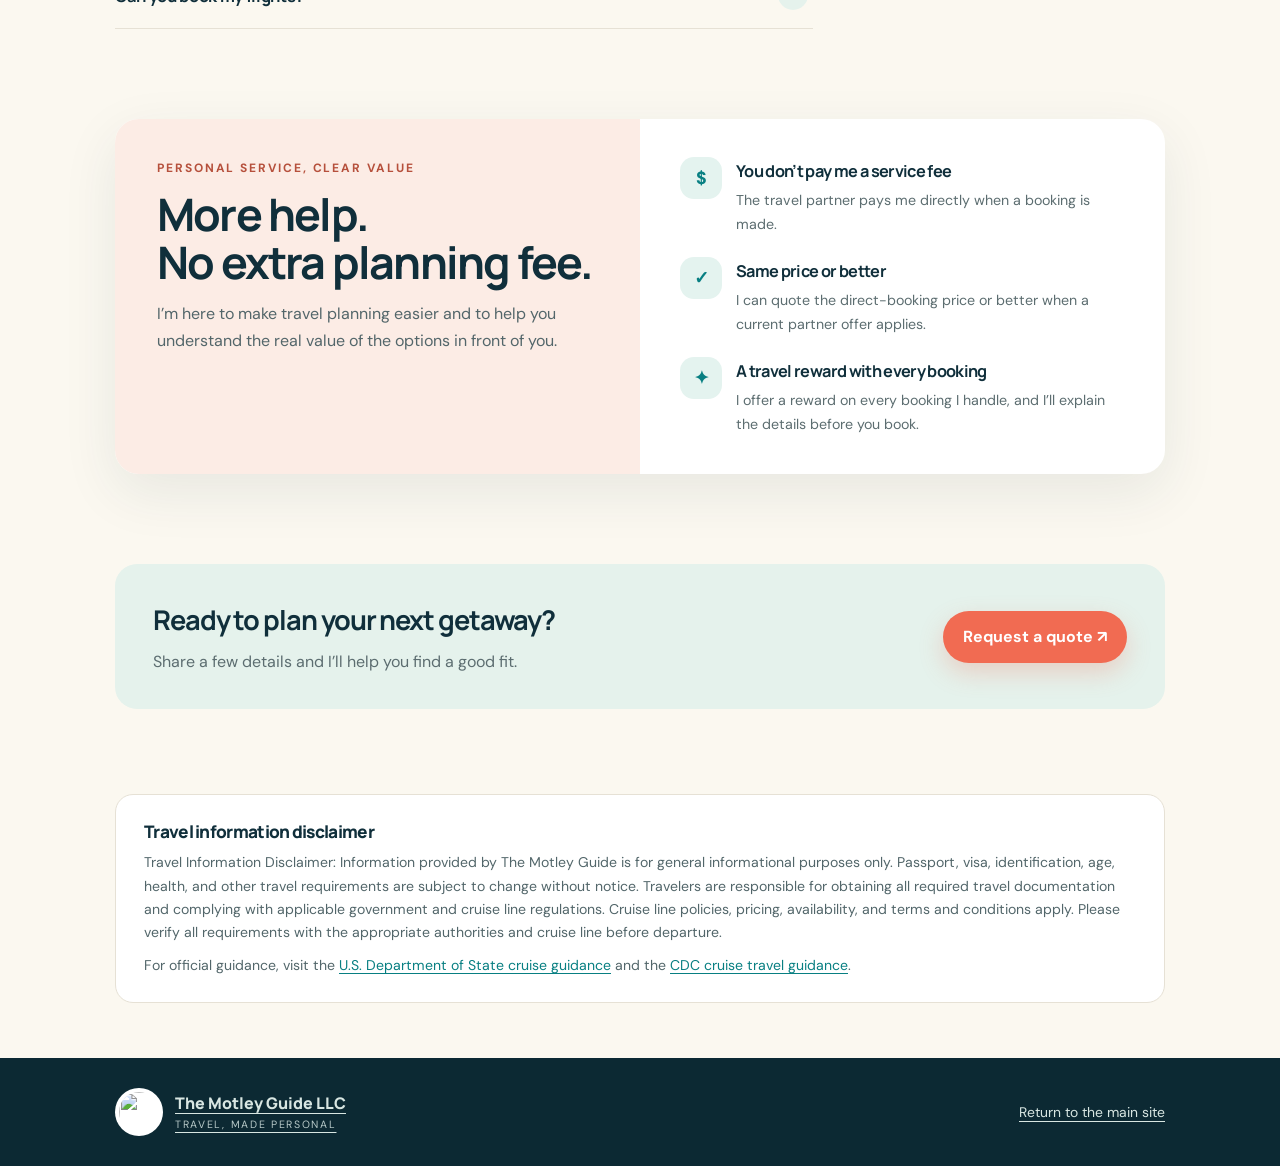
==== commit db1563fb: "Add cruise booking and insurance FAQs" ====
--- a/cruise-faq.html
+++ b/cruise-faq.html
@@ -46,14 +46,22 @@
         <details class="faq-item"><summary>Who takes my payment, and when is it due?</summary><div class="faq-answer"><p>As your travel advisor, I process your payments on your behalf with the respective travel partner. For your card information, I can send you a PCI-compliant invoice, or call you to collect it—whichever you’re more comfortable with.</p><p>With most cruise lines, the final payment is due at least 120 days before departure. The exact deadline depends on the cruise line, sailing, and when you book. If you book closer to departure, payment may be due at booking. I’ll confirm the payment schedule with you before the booking is completed.</p></div></details>
         <details class="faq-item"><summary>What if I need to change or cancel my cruise?</summary><div class="faq-answer"><p>Change and cancellation terms are set by the cruise line or travel partner and may depend on the sailing and timing. I can help you understand the applicable terms and assist with next steps, while any fees or refunds follow the partner’s policies.</p></div></details>
         <details class="faq-item"><summary>Can you help with excursions, hotels, or travel insurance?</summary><div class="faq-answer"><p>Yes. I can also help you look at pre- or post-cruise hotel stays, excursions, and travel protection options, depending on your itinerary and needs.</p></div></details>
+        <details class="faq-item"><summary>How far in advance should I book my cruise?</summary><div class="faq-answer"><p>Booking six to twelve months in advance is a good starting point, especially for popular destinations, holiday sailings, and specific stateroom categories. Specialty cruises and highly anticipated itineraries may benefit from booking even earlier.</p></div></details>
+        <details class="faq-item"><summary>Do I have to pay for my entire cruise when booking?</summary><div class="faq-answer"><p>Not always! Many cruise lines allow you to secure your reservation with an initial deposit, with the remaining balance due before sailing.</p><p>Some promotional fares require full payment or have nonrefundable deposits. Payment terms vary by cruise line, fare type, and departure date.</p></div></details>
       </section>
       <section class="faq-group"><h2>Before you sail</h2>
         <details class="faq-item"><summary>Do I need a passport for my cruise?</summary><div class="faq-answer"><p>Travel-document rules depend on your citizenship, itinerary, ports, and cruise line. Some eligible sailings may allow U.S. citizens to use alternative documents, but a valid passport book can offer more flexibility if an emergency requires international air travel. Check the exact requirements for every traveler and sailing before departure.</p></div></details>
         <details class="faq-item"><summary>How long should my passport be valid, and do I need a visa?</summary><div class="faq-answer"><p>Some destinations require a passport to remain valid for a period beyond your trip, and visa or electronic travel authorization rules vary by citizenship and itinerary. Confirm current requirements with the appropriate government authorities and cruise line well before you travel.</p></div></details>
         <details class="faq-item"><summary>What documents do children need, or if a child is traveling with one parent?</summary><div class="faq-answer"><p>Children need travel documents that meet the requirements for the specific sailing. When a minor travels without both parents or legal guardians, the cruise line or destination may request additional consent or guardianship documents. Check the cruise line’s current guidance for your family’s circumstances.</p></div></details>
         <details class="faq-item"><summary>Are there age requirements for booking or sailing?</summary><div class="faq-answer"><p>Minimum ages for infants, unaccompanied guests, and guests sharing a stateroom vary by cruise line, itinerary, and departure location. Some voyages are adults-only. I can help identify the policy that applies to the trip you’re considering; the cruise line’s current rules control.</p></div></details>
-        <details class="faq-item"><summary>Should I consider travel insurance?</summary><div class="faq-answer"><p>Travel insurance is optional for many trips, but it can help protect against certain covered events. Depending on the plan, benefits may include trip cancellation or interruption, travel delays, medical expenses, or emergency evacuation. Coverage, exclusions, limits, and eligibility differ by policy, so read the plan carefully before purchasing.</p></div></details>
         <details class="faq-item"><summary>When should I arrive in the cruise departure city?</summary><div class="faq-answer"><p>If you’re flying to the port, I recommend arriving at least one day before embarkation when possible. That gives you a buffer for delays or cancellations. Keep your travel documents, medications, valuables, and essentials in your carry-on rather than checked luggage.</p></div></details>
+      </section>
+      <section class="faq-group"><h2>Travel Insurance & Protecting Your Vacation</h2>
+        <details class="faq-item"><summary>Is travel insurance required for a cruise?</summary><div class="faq-answer"><p>Travel insurance is not universally required, but certain cruise lines, destinations, or itineraries may require specific coverage.</p><p>The Motley Guide highly recommends purchasing travel insurance to help protect your vacation investment against eligible unexpected events.</p></div></details>
+        <details class="faq-item"><summary>What does travel insurance typically cover?</summary><div class="faq-answer"><p>Depending on the plan, travel insurance may provide benefits for trip cancellation or interruption, medical emergencies, emergency medical evacuation, travel delays, missed connections, and lost or delayed baggage.</p><p>Every policy has exclusions, coverage limits, and eligibility requirements. Review your policy carefully before purchasing.</p></div></details>
+        <details class="faq-item"><summary>Does my regular health insurance cover me while cruising?</summary><div class="faq-answer"><p>Not necessarily. Many health insurance policies provide limited or no coverage outside the United States or aboard cruise ships. Medicare generally does not cover medical care outside the U.S., except in limited circumstances.</p><p>We recommend confirming your existing coverage and considering travel medical and emergency evacuation insurance. <a href="https://www.medicare.gov/coverage/travel-outside-the-u.s." target="_blank" rel="noopener"><strong>Review Medicare’s travel coverage guidance ↗</strong></a></p></div></details>
+        <details class="faq-item"><summary>Can I purchase travel insurance after booking my cruise?</summary><div class="faq-answer"><p>Often, yes! However, purchasing coverage soon after your initial trip deposit may help you qualify for certain time-sensitive benefits, such as pre-existing medical condition waivers or optional Cancel For Any Reason coverage, where available. Availability, deadlines, and eligibility vary by plan.</p></div></details>
+        <details class="faq-item"><summary>Can I decline travel insurance?</summary><div class="faq-answer"><p>Yes, when insurance is optional. The Motley Guide strongly recommends protecting your trip, but the decision is ultimately yours. Travelers who decline coverage accept the financial risks of traveling without it.</p></div></details>
       </section>
       <section class="faq-group"><h2>Onboard & in port</h2>
         <details class="faq-item"><summary>What is usually included in a cruise fare?</summary><div class="faq-answer"><p>Many fares include your stateroom, selected dining, entertainment, and access to some ship amenities. Specialty dining, drinks, Wi-Fi, gratuities, spa services, and shore excursions may cost extra or depend on the fare package. I’ll help you review what is included in the specific option you’re considering.</p></div></details>
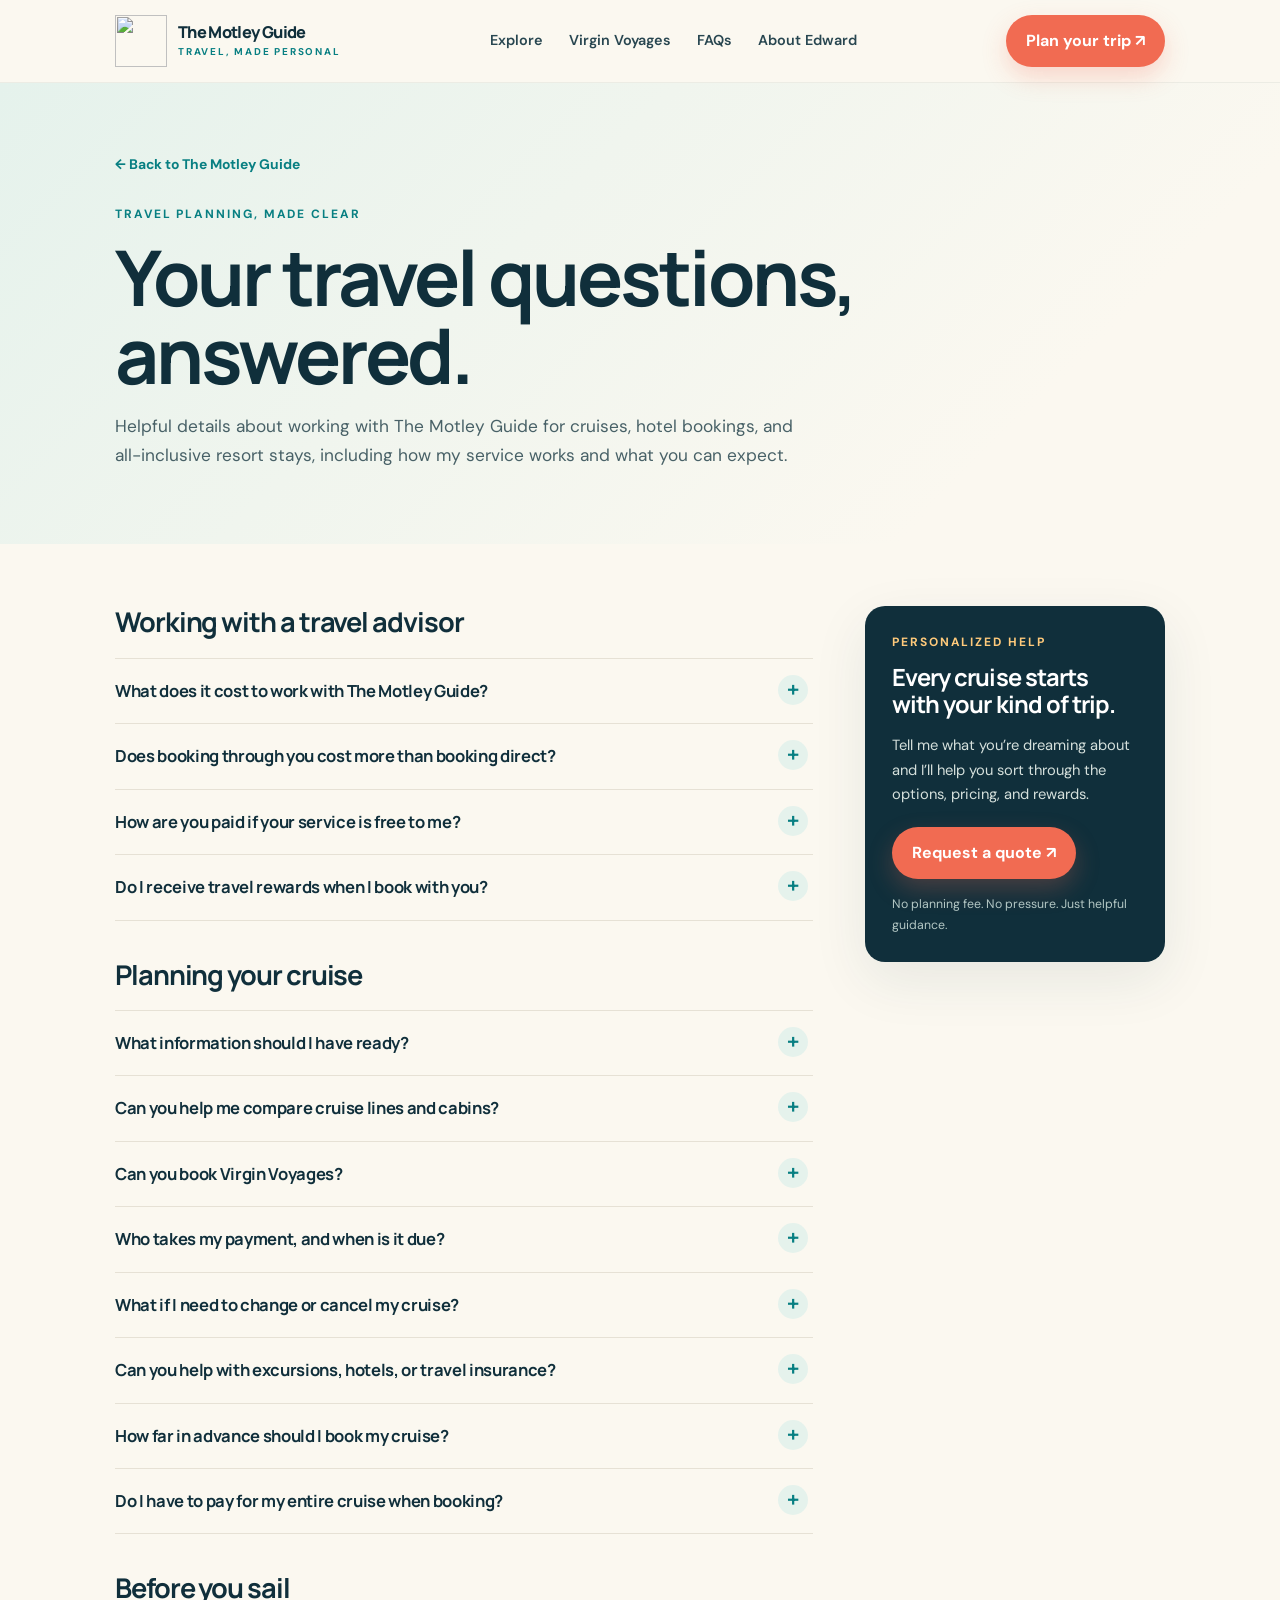
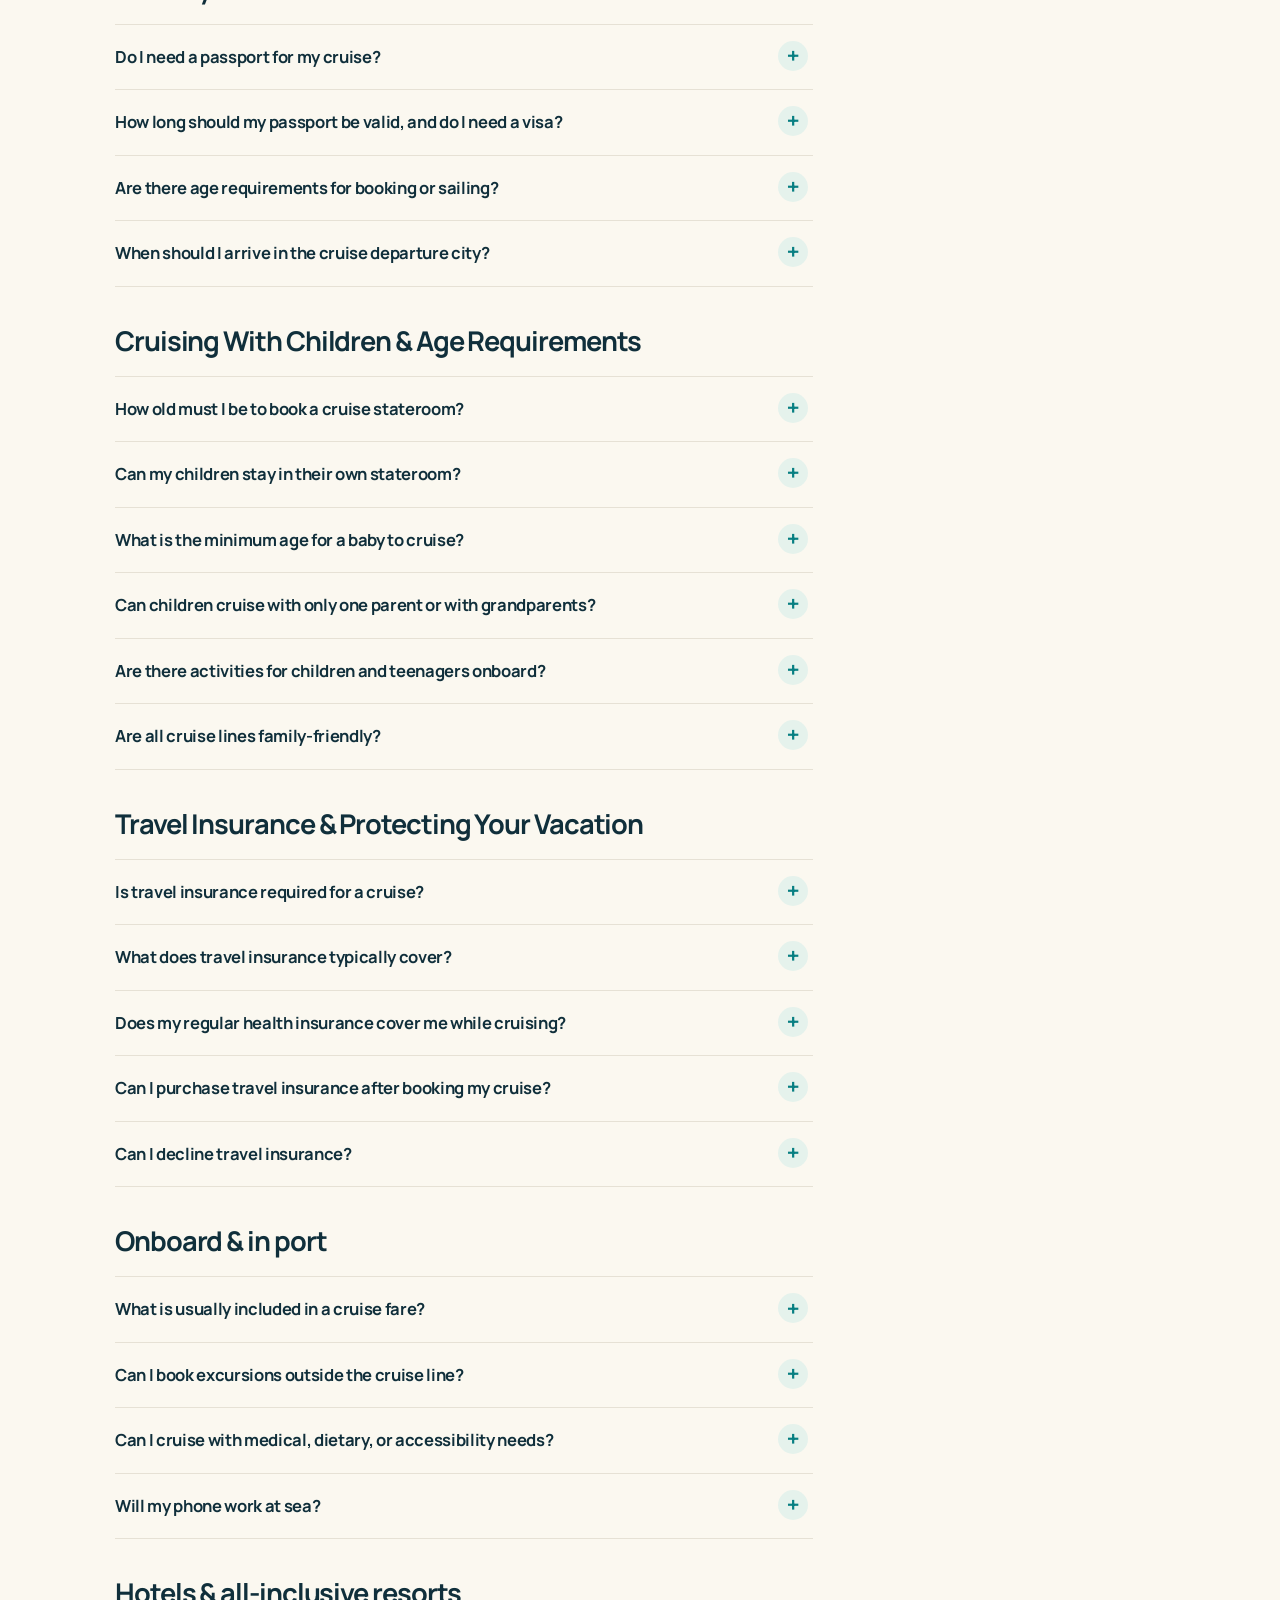
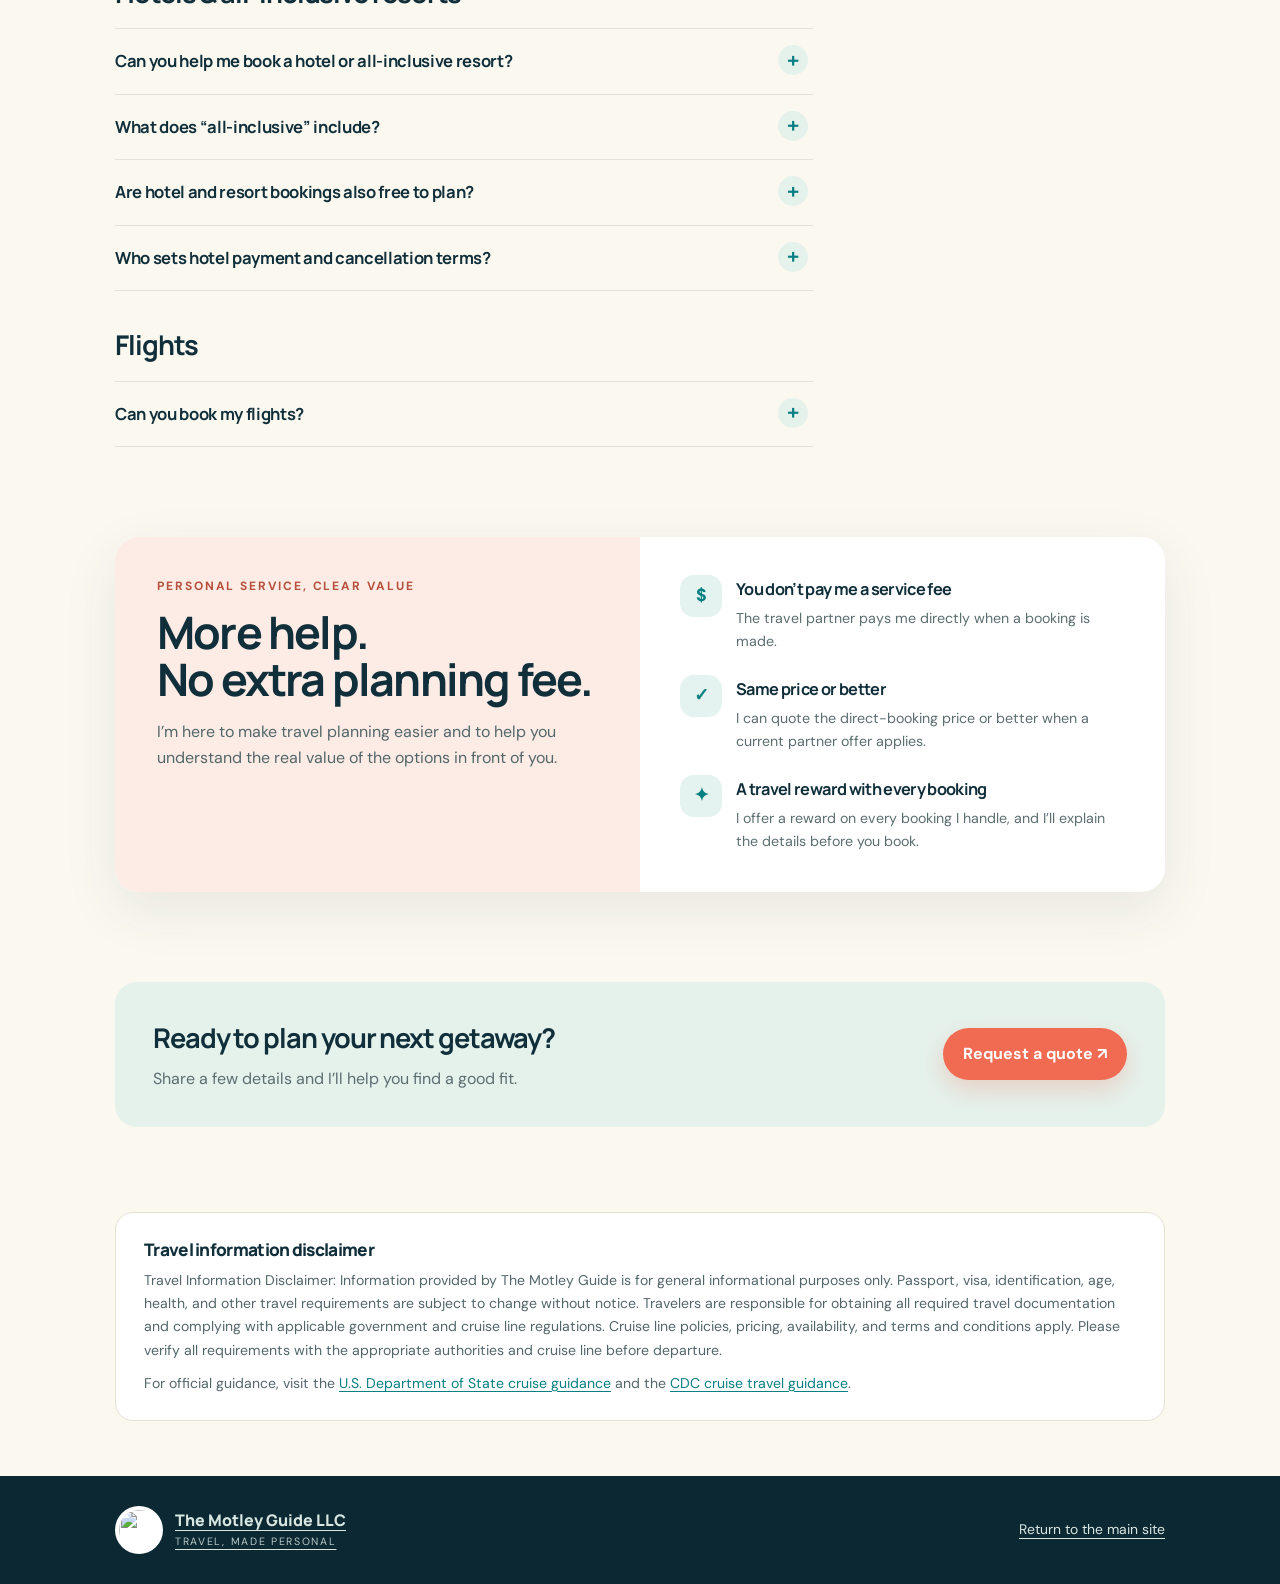
==== commit e4a12a24: "Add family cruise FAQ and age policy table" ====
--- a/cruise-faq.html
+++ b/cruise-faq.html
@@ -14,6 +14,7 @@
     *{box-sizing:border-box}body{margin:0;background:var(--cream);color:var(--ink);font:16px/1.65 'DM Sans',sans-serif}a{color:inherit;text-decoration:none}h1,h2,h3,.brand-name{font-family:Manrope,sans-serif;letter-spacing:-.04em}.wrap{width:min(1050px,calc(100% - 48px));margin:auto}.button{display:inline-flex;align-items:center;justify-content:center;gap:9px;border-radius:999px;padding:13px 20px;background:var(--coral);color:#fff;font-weight:700;box-shadow:0 10px 24px #f16b5240}.button:hover{transform:translateY(-1px)}header{position:sticky;top:0;z-index:5;background:#fbf8f0ed;backdrop-filter:blur(14px);border-bottom:1px solid #102f3b10}.nav{height:82px;display:flex;align-items:center;justify-content:space-between;gap:22px}.brand{display:flex;align-items:center;gap:11px}.brand img{width:52px;height:52px;object-fit:contain}.brand-name{font-size:1.02rem;line-height:1.12;font-weight:800}.brand-name span{display:block;font:700 .62rem/1.4 'DM Sans',sans-serif;letter-spacing:.18em;text-transform:uppercase;color:var(--teal);margin-top:3px}nav{display:flex;align-items:center;gap:26px;font-size:.9rem;font-weight:600;color:#284650}nav a:hover{color:var(--coral)}
     .hero{padding:68px 0 49px;background:linear-gradient(135deg,#e5f2ec 0%,#fbf8f0 78%)}.eyebrow{font-size:.75rem;text-transform:uppercase;letter-spacing:.16em;font-weight:700;color:var(--teal)}h1{font-size:clamp(2.8rem,6vw,4.8rem);line-height:1.02;margin:13px 0 18px;max-width:780px}.hero p{color:#486167;max-width:680px;font-size:1.08rem;margin-bottom:26px}.crumb{display:inline-flex;align-items:center;gap:8px;color:var(--teal);font-weight:700;font-size:.87rem;margin-bottom:29px}.hero-row{display:flex;align-items:flex-end;justify-content:space-between;gap:24px}.hero-row .button{flex-shrink:0}
     main{padding:62px 0 90px}.layout{display:grid;grid-template-columns:minmax(0,1fr) 300px;gap:52px;align-items:start}.faq-list h2,.info-card h2{font-size:1.7rem;line-height:1.15;margin:0 0 20px}.faq-group+.faq-group{margin-top:38px}.faq-item{border-top:1px solid var(--line)}.faq-item:last-child{border-bottom:1px solid var(--line)}.faq-item summary{cursor:pointer;list-style:none;position:relative;padding:21px 44px 21px 0;font:700 1.04rem/1.35 Manrope,sans-serif;letter-spacing:-.02em}.faq-item summary::-webkit-details-marker{display:none}.faq-item summary:after{content:'+';position:absolute;right:5px;top:16px;width:30px;height:30px;border-radius:50%;display:grid;place-items:center;background:#e5f2ec;color:var(--teal);font:600 1.35rem/1 'DM Sans',sans-serif}.faq-item[open] summary:after{content:'−';background:#fff0e8;color:#c25440}.faq-answer{padding:0 22px 20px 0;color:#52666a}.faq-answer p:last-child{margin-bottom:0}.faq-answer ul{padding-left:21px}.faq-answer li+li{margin-top:6px}
+    .age-table-wrap{overflow-x:auto;margin:16px 0;border:1px solid var(--line);border-radius:12px;background:#fff}.age-policy-table{width:100%;min-width:550px;border-collapse:collapse;text-align:left;font-size:.9rem;line-height:1.5}.age-policy-table th,.age-policy-table td{padding:14px 16px;vertical-align:top;border-bottom:1px solid var(--line)}.age-policy-table thead th{background:#e5f2ec;color:var(--ink);font:700 .85rem Manrope,sans-serif}.age-policy-table tbody th{width:32%;font-weight:700;color:var(--ink)}.age-policy-table tbody tr:last-child th,.age-policy-table tbody tr:last-child td{border-bottom:0}.age-policy-table a{color:var(--teal);text-decoration:underline;text-underline-offset:3px}
     .info-card{position:sticky;top:108px;background:var(--ink);color:#fff;border-radius:20px;padding:27px;box-shadow:var(--shadow)}.info-card .eyebrow{color:#ffca7b}.info-card h2{font-size:1.48rem;margin:11px 0}.info-card p{color:#d5e0dc;font-size:.92rem}.info-card .button{margin-top:6px}.info-card .small-note{font-size:.77rem;color:#b3c7c4;margin:15px 0 0}
     .value-section{padding:0 0 90px}.value-panel{display:grid;grid-template-columns:1fr 1fr;border-radius:24px;overflow:hidden;background:#fff;box-shadow:var(--shadow)}.value-intro{padding:40px 42px;background:#fcece5}.value-intro .eyebrow{color:#b6503c}.value-intro h2{font-size:clamp(2rem,3.5vw,2.8rem);line-height:1.06;margin:11px 0 14px}.value-intro p{color:#53666a;margin-bottom:0}.value-points{padding:38px 40px;display:grid;gap:21px;align-content:center}.value-point{display:grid;grid-template-columns:42px 1fr;gap:14px;align-items:start}.point-icon{width:42px;height:42px;border-radius:14px;display:grid;place-items:center;background:#e4f3ef;color:var(--teal);font-weight:800;font-size:1.1rem}.value-point h3{font-size:1.02rem;margin:1px 0 4px}.value-point p{font-size:.89rem;color:var(--muted);margin:0}
     .bottom-cta{padding:0 0 85px}.bottom-panel{background:#e5f2ec;border-radius:22px;padding:34px 38px;display:flex;align-items:center;justify-content:space-between;gap:24px}.bottom-panel h2{font-size:1.7rem;margin:0 0 6px}.bottom-panel p{color:var(--muted);margin:0}.bottom-panel .button{flex-shrink:0}
@@ -52,9 +53,16 @@
       <section class="faq-group"><h2>Before you sail</h2>
         <details class="faq-item"><summary>Do I need a passport for my cruise?</summary><div class="faq-answer"><p>Travel-document rules depend on your citizenship, itinerary, ports, and cruise line. Some eligible sailings may allow U.S. citizens to use alternative documents, but a valid passport book can offer more flexibility if an emergency requires international air travel. Check the exact requirements for every traveler and sailing before departure.</p></div></details>
         <details class="faq-item"><summary>How long should my passport be valid, and do I need a visa?</summary><div class="faq-answer"><p>Some destinations require a passport to remain valid for a period beyond your trip, and visa or electronic travel authorization rules vary by citizenship and itinerary. Confirm current requirements with the appropriate government authorities and cruise line well before you travel.</p></div></details>
-        <details class="faq-item"><summary>What documents do children need, or if a child is traveling with one parent?</summary><div class="faq-answer"><p>Children need travel documents that meet the requirements for the specific sailing. When a minor travels without both parents or legal guardians, the cruise line or destination may request additional consent or guardianship documents. Check the cruise line’s current guidance for your family’s circumstances.</p></div></details>
         <details class="faq-item"><summary>Are there age requirements for booking or sailing?</summary><div class="faq-answer"><p>Minimum ages for infants, unaccompanied guests, and guests sharing a stateroom vary by cruise line, itinerary, and departure location. Some voyages are adults-only. I can help identify the policy that applies to the trip you’re considering; the cruise line’s current rules control.</p></div></details>
         <details class="faq-item"><summary>When should I arrive in the cruise departure city?</summary><div class="faq-answer"><p>If you’re flying to the port, I recommend arriving at least one day before embarkation when possible. That gives you a buffer for delays or cancellations. Keep your travel documents, medications, valuables, and essentials in your carry-on rather than checked luggage.</p></div></details>
+      </section>
+      <section class="faq-group"><h2>Cruising With Children &amp; Age Requirements</h2>
+        <details class="faq-item"><summary>How old must I be to book a cruise stateroom?</summary><div class="faq-answer"><p>Age requirements vary by cruise line and departure location. Many major cruise lines require guests to be at least 21 years old to sail unaccompanied from North American ports, although exceptions exist.</p><p>For example:</p><div class="age-table-wrap" role="region" aria-label="Examples of cruise line age policies" tabindex="0"><table class="age-policy-table"><thead><tr><th scope="col">Cruise line</th><th scope="col">General North American sailing policy</th></tr></thead><tbody><tr><th scope="row"><a href="https://www.royalcaribbean.com/faq/questions/international-age-policy" target="_blank" rel="noopener">Royal Caribbean</a></th><td>21+ to sail unaccompanied; exceptions apply</td></tr><tr><th scope="row"><a href="https://www.ncl.com/cruise-preparation/health-and-safety" target="_blank" rel="noopener">Norwegian Cruise Line</a></th><td>Guests under 21 generally need an accompanying guest aged 21+ in the same, connecting, or adjoining stateroom</td></tr><tr><th scope="row"><a href="https://help.carnival.com/app/answers/detail/a_id/10972/kw/suite%20occupancy" target="_blank" rel="noopener">Carnival Cruise Line</a></th><td>Guests 20 and younger generally need a relative or guardian aged 25+; exceptions apply</td></tr><tr><th scope="row"><a href="https://www.virginvoyages.com/faq/search?queryTerm=Adults%20Only" target="_blank" rel="noopener">Virgin Voyages</a></th><td>Adults-only cruises; guests must be at least 18</td></tr></tbody></table></div><p>These are simplified examples, not complete stateroom assignment rules. Policies can change and exceptions may apply, so confirm the current terms for your exact sailing before booking.</p></div></details>
+        <details class="faq-item"><summary>Can my children stay in their own stateroom?</summary><div class="faq-answer"><p>Sometimes! Cruise lines may allow children or teenagers to occupy separate staterooms when traveling with parents or guardians, subject to age, proximity, supervision, and booking requirements.</p><p>Connecting rooms, adjoining rooms, and rooms directly across the hallway may be treated differently. Always confirm the cruise line's specific policy before booking.</p></div></details>
+        <details class="faq-item"><summary>What is the minimum age for a baby to cruise?</summary><div class="faq-answer"><p>Many cruise lines require infants to be at least six months old on embarkation day. Certain longer itineraries, transatlantic crossings, and voyages with consecutive sea days may require infants to be at least 12 months old.</p><p>The minimum age depends on the cruise line and itinerary.</p></div></details>
+        <details class="faq-item"><summary>Can children cruise with only one parent or with grandparents?</summary><div class="faq-answer"><p>Yes, in many cases. However, additional documentation may be required, particularly when a child travels without both legal parents or guardians.</p><p>Depending on the cruise line and destinations, a notarized parental consent letter, proof of guardianship, or other documentation may be needed. Check the current requirements before departure.</p></div></details>
+        <details class="faq-item"><summary>Are there activities for children and teenagers onboard?</summary><div class="faq-answer"><p>Absolutely! Many family-friendly cruise lines offer supervised youth programs, teen clubs, splash areas, family entertainment, and age-appropriate activities.</p><p>Program availability, age limits, registration requirements, and operating hours vary by ship.</p></div></details>
+        <details class="faq-item"><summary>Are all cruise lines family-friendly?</summary><div class="faq-answer"><p>No. Some cruise lines cater specifically to adults. For example, Virgin Voyages is an adults-only cruise line requiring guests to be at least 18 years old.</p><p>The Motley Guide can help you select a cruise line that best matches your family, travel style, and vacation expectations.</p></div></details>
       </section>
       <section class="faq-group"><h2>Travel Insurance & Protecting Your Vacation</h2>
         <details class="faq-item"><summary>Is travel insurance required for a cruise?</summary><div class="faq-answer"><p>Travel insurance is not universally required, but certain cruise lines, destinations, or itineraries may require specific coverage.</p><p>The Motley Guide highly recommends purchasing travel insurance to help protect your vacation investment against eligible unexpected events.</p></div></details>
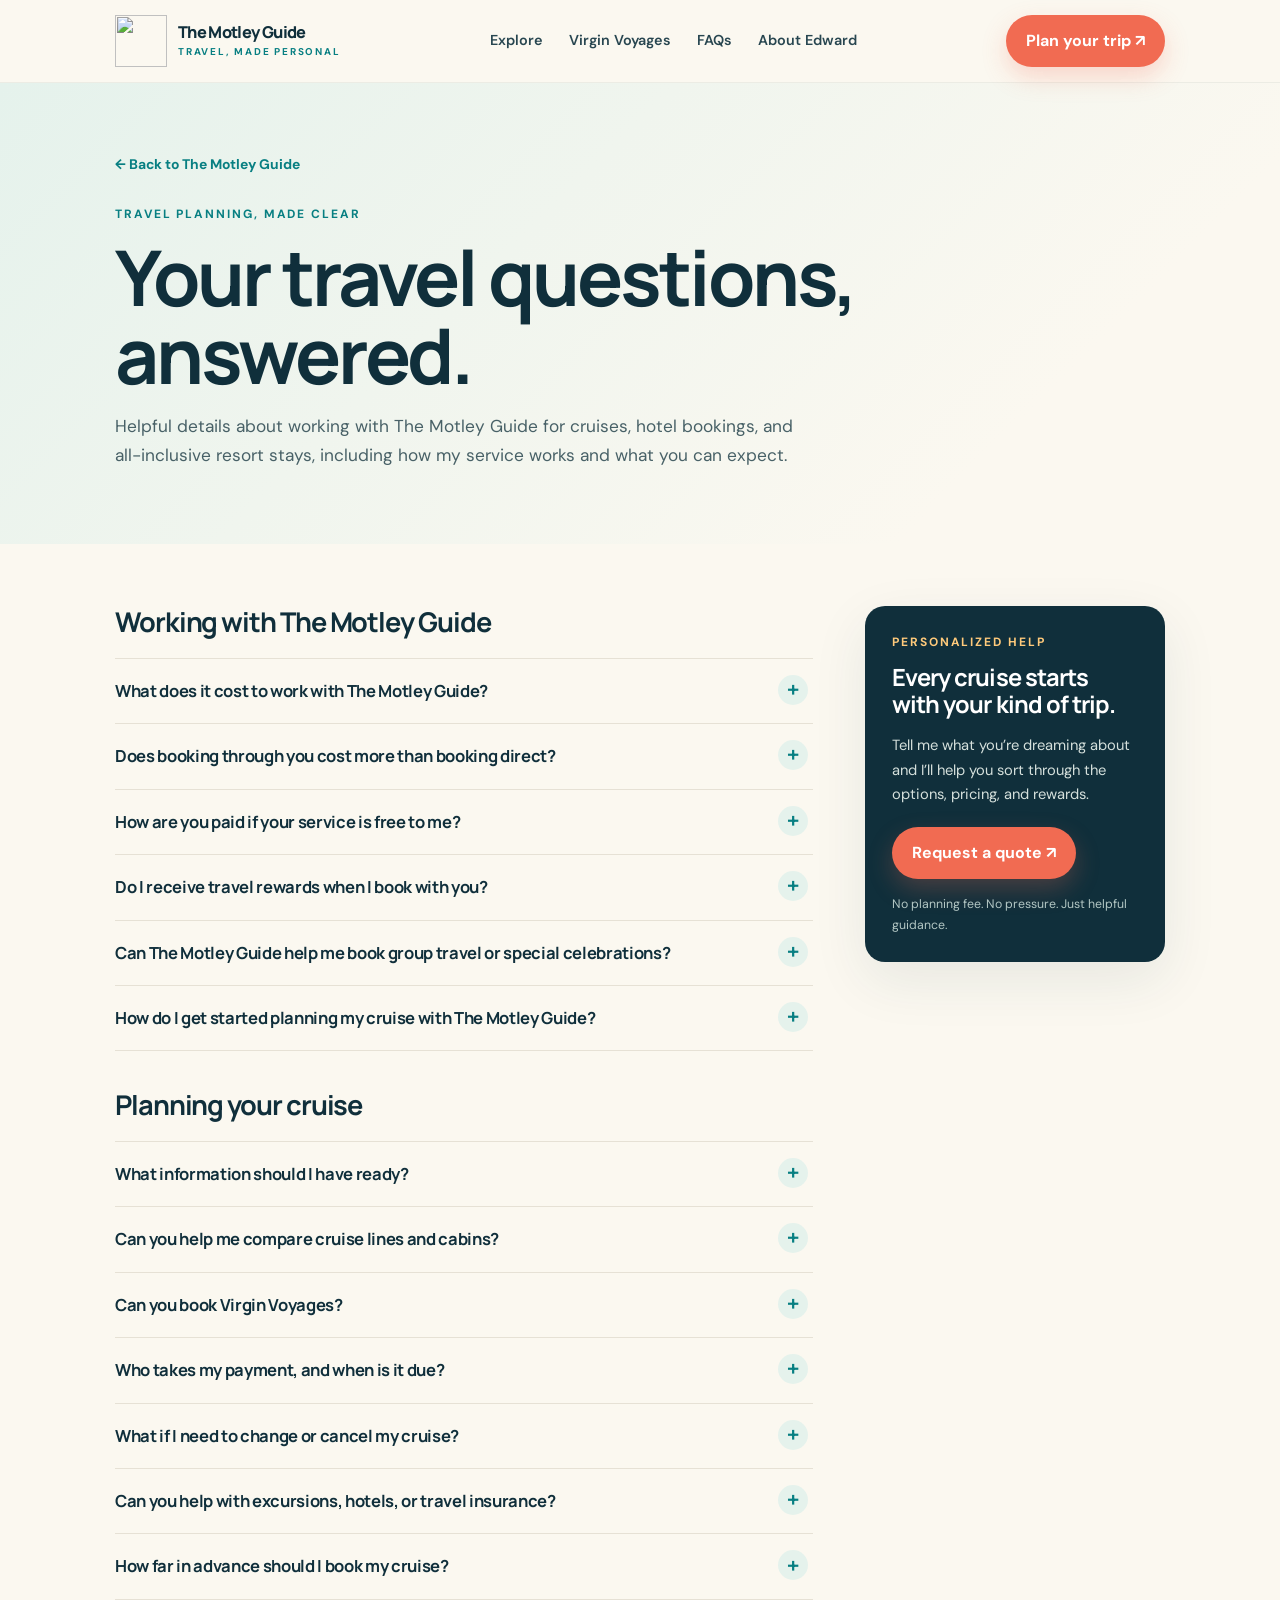
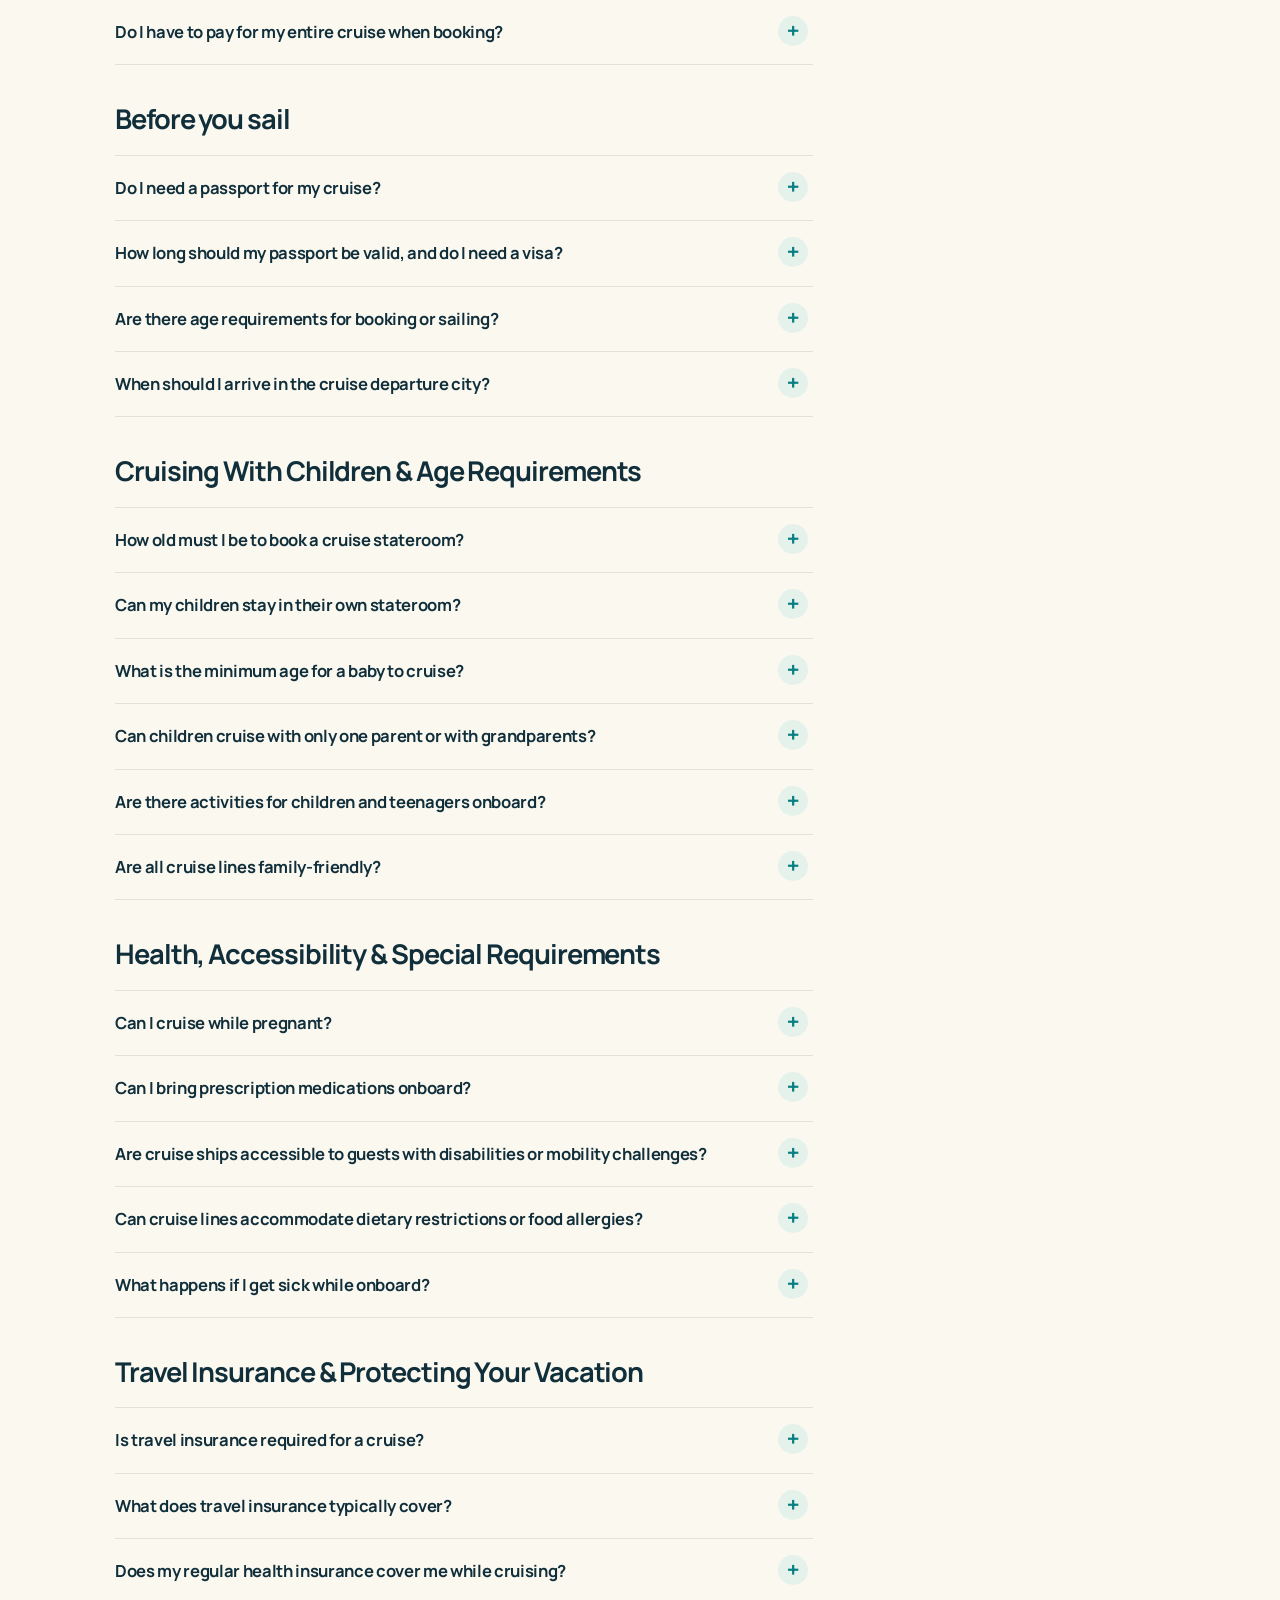
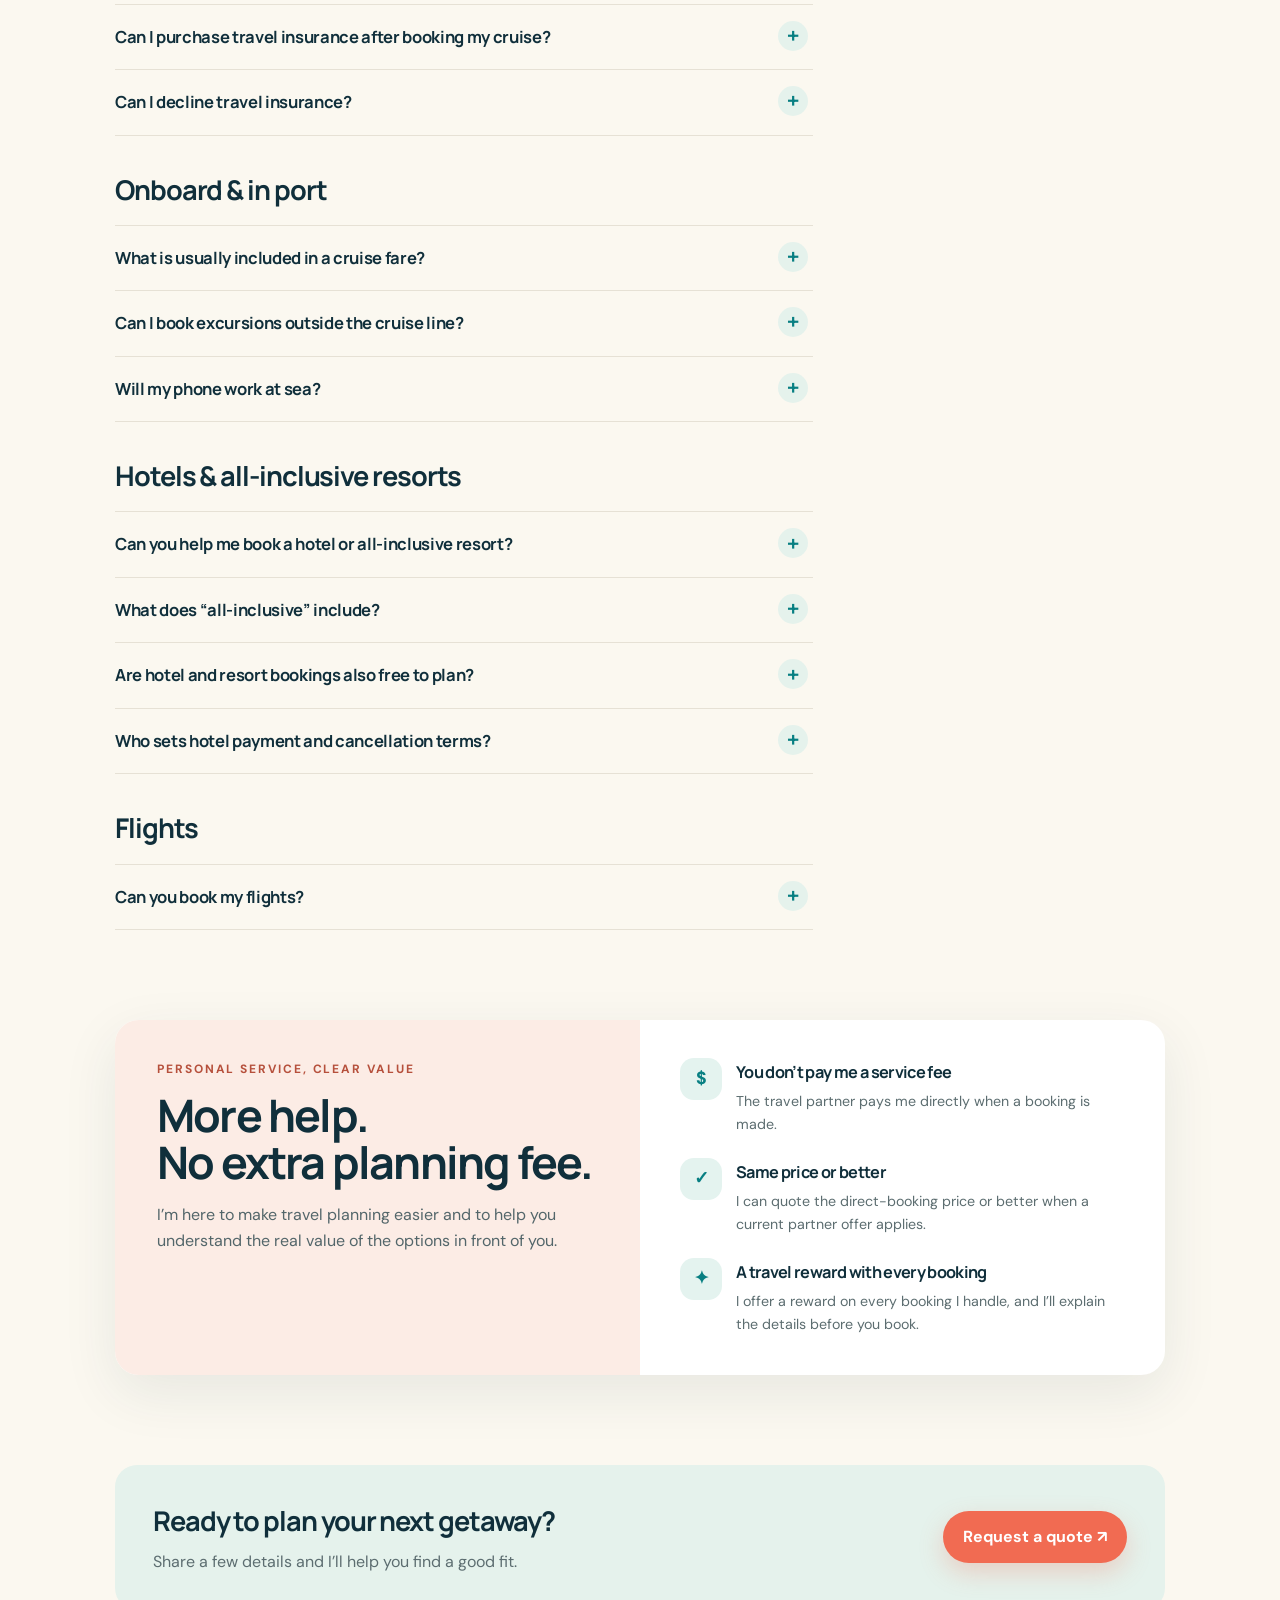
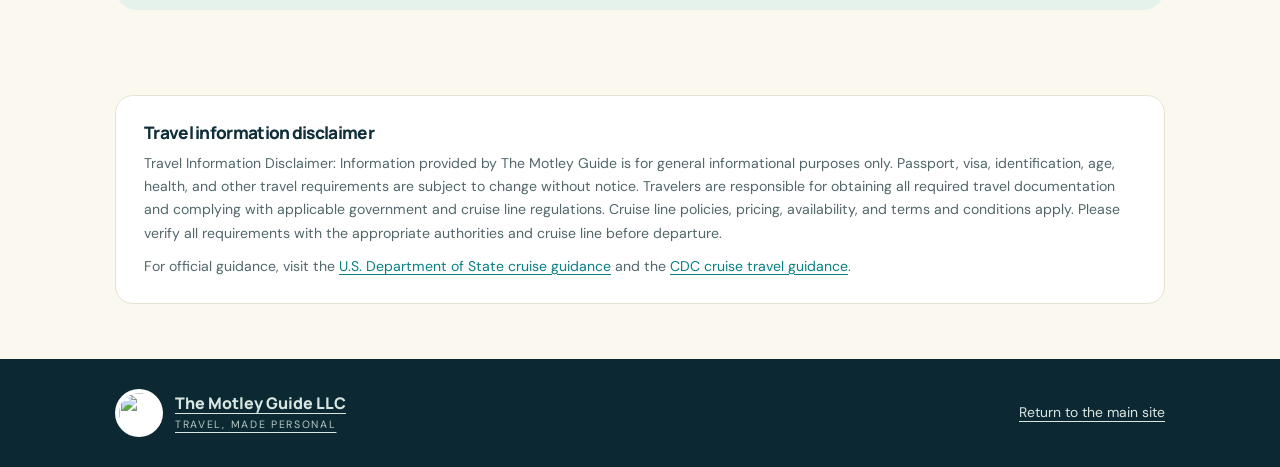
==== commit 1837cb79: "Expand FAQ advisor and health sections" ====
--- a/cruise-faq.html
+++ b/cruise-faq.html
@@ -34,11 +34,13 @@
   <section class="hero"><div class="wrap"><a class="crumb" href="index.html">← Back to The Motley Guide</a><div class="hero-row"><div><div class="eyebrow">Travel planning, made clear</div><h1>Your travel questions,<br>answered.</h1><p>Helpful details about working with The Motley Guide for cruises, hotel bookings, and all-inclusive resort stays, including how my service works and what you can expect.</p></div></div></div></section>
   <main><div class="wrap layout">
     <div class="faq-list">
-      <section class="faq-group"><h2>Working with a travel advisor</h2>
+      <section class="faq-group"><h2>Working with The Motley Guide</h2>
         <details class="faq-item"><summary>What does it cost to work with The Motley Guide?</summary><div class="faq-answer"><p>I don’t charge you a planning or service fee for a cruise booking. When you book, I’m paid directly by the travel partner. That compensation comes from the partner, not as an added fee to you.</p></div></details>
         <details class="faq-item"><summary>Does booking through you cost more than booking direct?</summary><div class="faq-answer"><p>Great question. No—booking through me doesn’t cost more than booking direct. I can access the same publicly available cruise fares and inventory you see online, and I’ll also check for eligible promotions. Cruise prices and offers can change based on the sailing, cabin, dates, and availability, so I’ll walk you through the current options before you book.</p><p>Every booking earns travel rewards. One of the best parts of working with a travel advisor is having someone keep an eye on your cruise fare for price drops. If the cruise line’s rules and your fare type allow an adjustment, I can help you explore it.</p></div></details>
         <details class="faq-item"><summary>How are you paid if your service is free to me?</summary><div class="faq-answer"><p>Travel partners compensate me when I help arrange a booking. You pay the travel partner for your trip under that partner’s payment terms; my planning service doesn’t add a separate fee to your cruise fare.</p></div></details>
         <details class="faq-item"><summary>Do I receive travel rewards when I book with you?</summary><div class="faq-answer"><p>Yes. I offer travel rewards with every booking I handle. The reward and how it is delivered can vary by trip and travel partner. I’ll share the reward details with you before you book so you know what to expect.</p></div></details>
+        <details class="faq-item"><summary>Can The Motley Guide help me book group travel or special celebrations?</summary><div class="faq-answer"><p>Absolutely! Whether you're planning a family reunion, milestone birthday, anniversary, graduation celebration, or group getaway, The Motley Guide can help explore cruise options that fit your group's needs and budget.</p></div></details>
+        <details class="faq-item"><summary>How do I get started planning my cruise with The Motley Guide?</summary><div class="faq-answer"><p>Getting started is easy! Simply fill out a vacation quote form. <a href="quote-request.html"><strong>Request a quote ↗</strong></a></p><p>Once I receive your information, I'll reach out to discuss your travel preferences, expectations, budget, and vacation goals. From there, we'll begin crafting a cruise vacation tailored to you!</p></div></details>
       </section>
       <section class="faq-group"><h2>Planning your cruise</h2>
         <details class="faq-item"><summary>What information should I have ready?</summary><div class="faq-answer"><p>A few basics help me get started: your preferred destination or region, approximate travel dates, number of travelers, cabin preferences, and a comfortable budget range. If you’re flexible, that’s useful too.</p></div></details>
@@ -64,6 +66,13 @@
         <details class="faq-item"><summary>Are there activities for children and teenagers onboard?</summary><div class="faq-answer"><p>Absolutely! Many family-friendly cruise lines offer supervised youth programs, teen clubs, splash areas, family entertainment, and age-appropriate activities.</p><p>Program availability, age limits, registration requirements, and operating hours vary by ship.</p></div></details>
         <details class="faq-item"><summary>Are all cruise lines family-friendly?</summary><div class="faq-answer"><p>No. Some cruise lines cater specifically to adults. For example, Virgin Voyages is an adults-only cruise line requiring guests to be at least 18 years old.</p><p>The Motley Guide can help you select a cruise line that best matches your family, travel style, and vacation expectations.</p></div></details>
       </section>
+      <section class="faq-group"><h2>Health, Accessibility &amp; Special Requirements</h2>
+        <details class="faq-item"><summary>Can I cruise while pregnant?</summary><div class="faq-answer"><p>Most cruise lines restrict travel for guests who will reach or exceed approximately 24 weeks of pregnancy during the voyage, although the precise cutoff varies.</p><p>Some cruise lines may require medical documentation. Always consult your healthcare provider and confirm the cruise line's pregnancy policy before booking.</p></div></details>
+        <details class="faq-item"><summary>Can I bring prescription medications onboard?</summary><div class="faq-answer"><p>Yes. We recommend carrying medications in your hand luggage, preferably in their original labeled containers, along with sufficient supplies for your trip and possible delays.</p><p>Some medications are restricted in certain countries, so verify destination requirements before traveling.</p></div></details>
+        <details class="faq-item"><summary>Are cruise ships accessible to guests with disabilities or mobility challenges?</summary><div class="faq-answer"><p>Many modern cruise ships offer accessible staterooms, elevators, and accommodations for guests with mobility or other accessibility needs.</p><p>However, accessibility varies by ship, port, and excursion. Notify The Motley Guide of your needs as early as possible so appropriate options can be explored.</p></div></details>
+        <details class="faq-item"><summary>Can cruise lines accommodate dietary restrictions or food allergies?</summary><div class="faq-answer"><p>Many cruise lines can accommodate common dietary needs, including vegetarian, gluten-free, and certain food allergies.</p><p>Advance notice is strongly recommended. Accommodations vary, and guests with serious allergies should speak directly with onboard dining staff.</p></div></details>
+        <details class="faq-item"><summary>What happens if I get sick while onboard?</summary><div class="faq-answer"><p>Most ocean cruise ships have onboard medical facilities staffed by healthcare professionals.</p><p>Medical services typically incur additional charges, and serious emergencies may require evacuation or treatment ashore. This is another reason travel medical insurance is strongly recommended.</p></div></details>
+      </section>
       <section class="faq-group"><h2>Travel Insurance & Protecting Your Vacation</h2>
         <details class="faq-item"><summary>Is travel insurance required for a cruise?</summary><div class="faq-answer"><p>Travel insurance is not universally required, but certain cruise lines, destinations, or itineraries may require specific coverage.</p><p>The Motley Guide highly recommends purchasing travel insurance to help protect your vacation investment against eligible unexpected events.</p></div></details>
         <details class="faq-item"><summary>What does travel insurance typically cover?</summary><div class="faq-answer"><p>Depending on the plan, travel insurance may provide benefits for trip cancellation or interruption, medical emergencies, emergency medical evacuation, travel delays, missed connections, and lost or delayed baggage.</p><p>Every policy has exclusions, coverage limits, and eligibility requirements. Review your policy carefully before purchasing.</p></div></details>
@@ -74,7 +83,6 @@
       <section class="faq-group"><h2>Onboard & in port</h2>
         <details class="faq-item"><summary>What is usually included in a cruise fare?</summary><div class="faq-answer"><p>Many fares include your stateroom, selected dining, entertainment, and access to some ship amenities. Specialty dining, drinks, Wi-Fi, gratuities, spa services, and shore excursions may cost extra or depend on the fare package. I’ll help you review what is included in the specific option you’re considering.</p></div></details>
         <details class="faq-item"><summary>Can I book excursions outside the cruise line?</summary><div class="faq-answer"><p>Often, travelers can explore independently or book with an outside tour operator, depending on the port and activity. With an independent excursion, you are responsible for returning to the ship on time, and the ship may not wait if you are late. Review the excursion details and the ship’s all-aboard time carefully.</p></div></details>
-        <details class="faq-item"><summary>Can I cruise with medical, dietary, or accessibility needs?</summary><div class="faq-answer"><p>Options and accommodations vary by ship, port, and excursion. Share any accessibility, mobility, dietary, or other needs as early as possible so we can review what may be available. For medical questions, consult your healthcare provider and confirm the ship’s capabilities directly with the cruise line.</p></div></details>
         <details class="faq-item"><summary>Will my phone work at sea?</summary><div class="faq-answer"><p>Your carrier may charge maritime or international roaming rates while you’re at sea or in port. Check with your mobile provider before travel, review the ship’s Wi-Fi options, and consider airplane mode to avoid unexpected charges.</p></div></details>
       </section>
       <section class="faq-group"><h2>Hotels & all-inclusive resorts</h2>
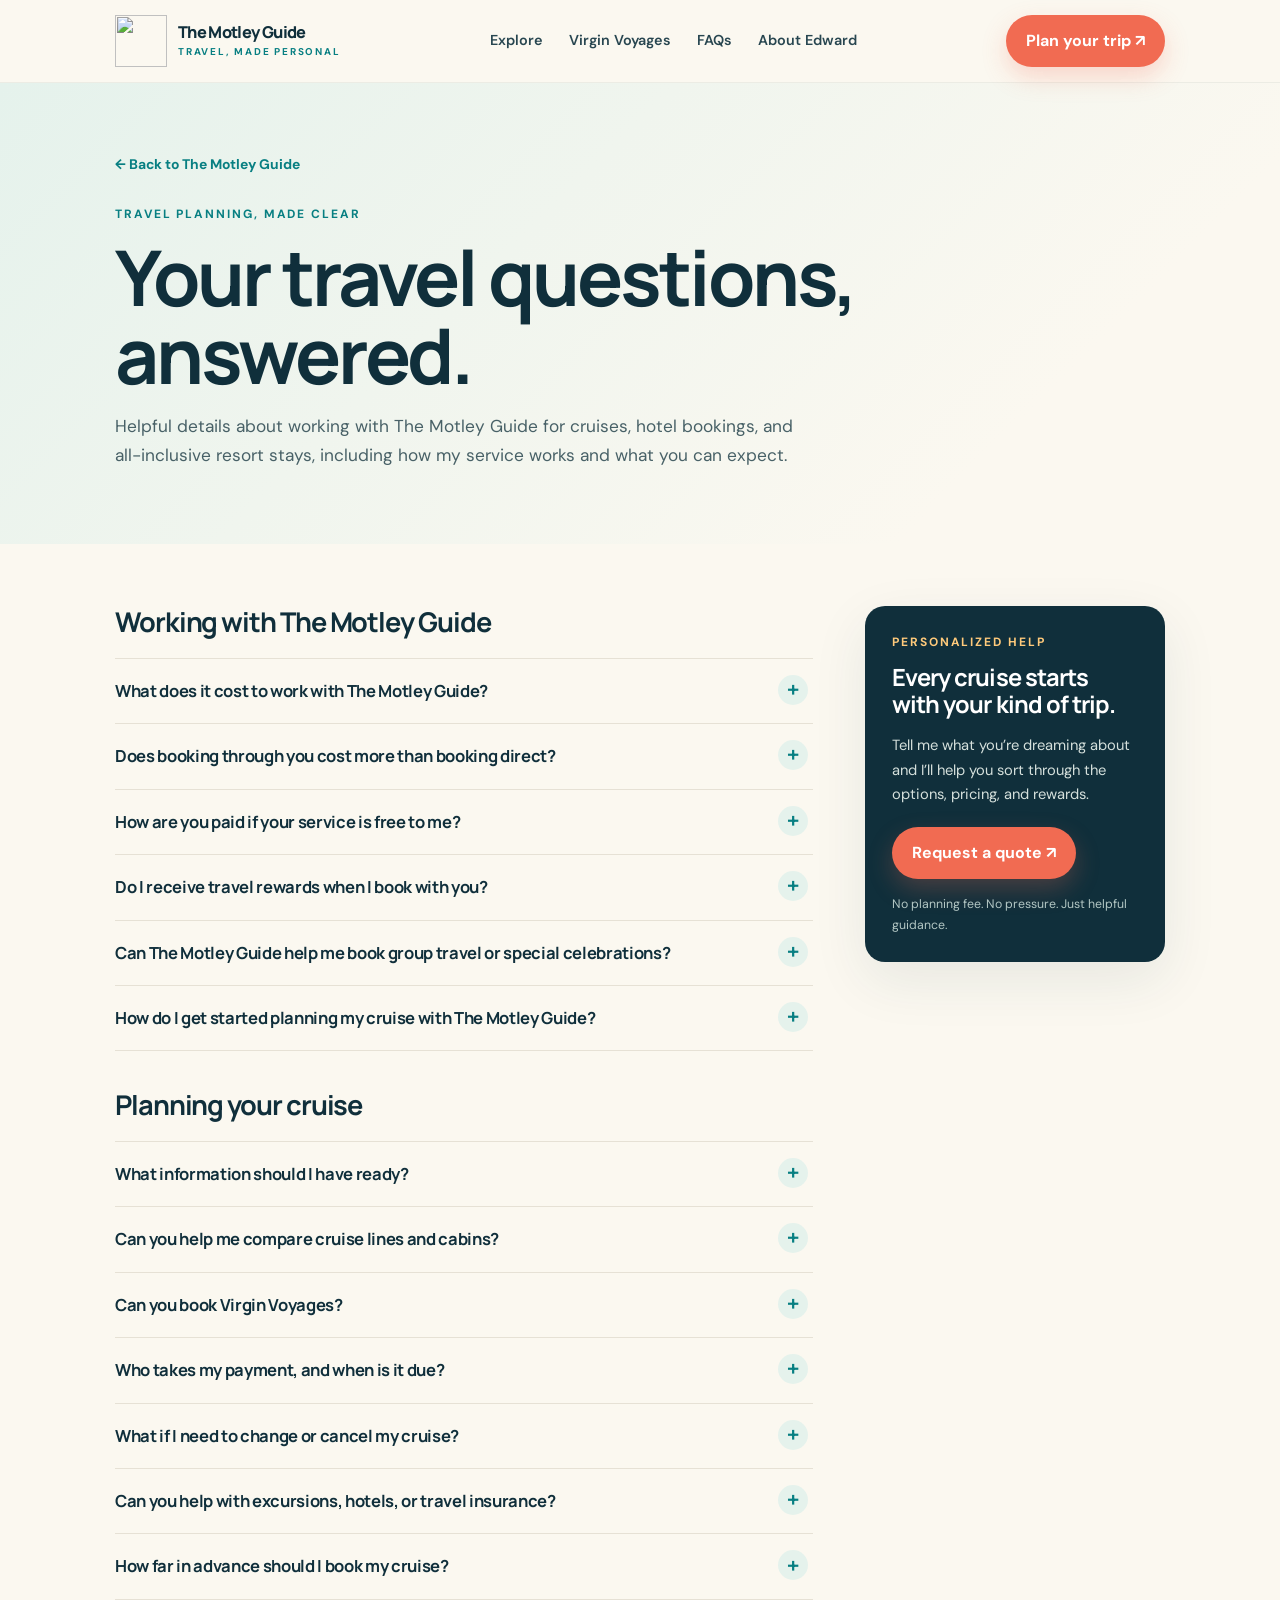
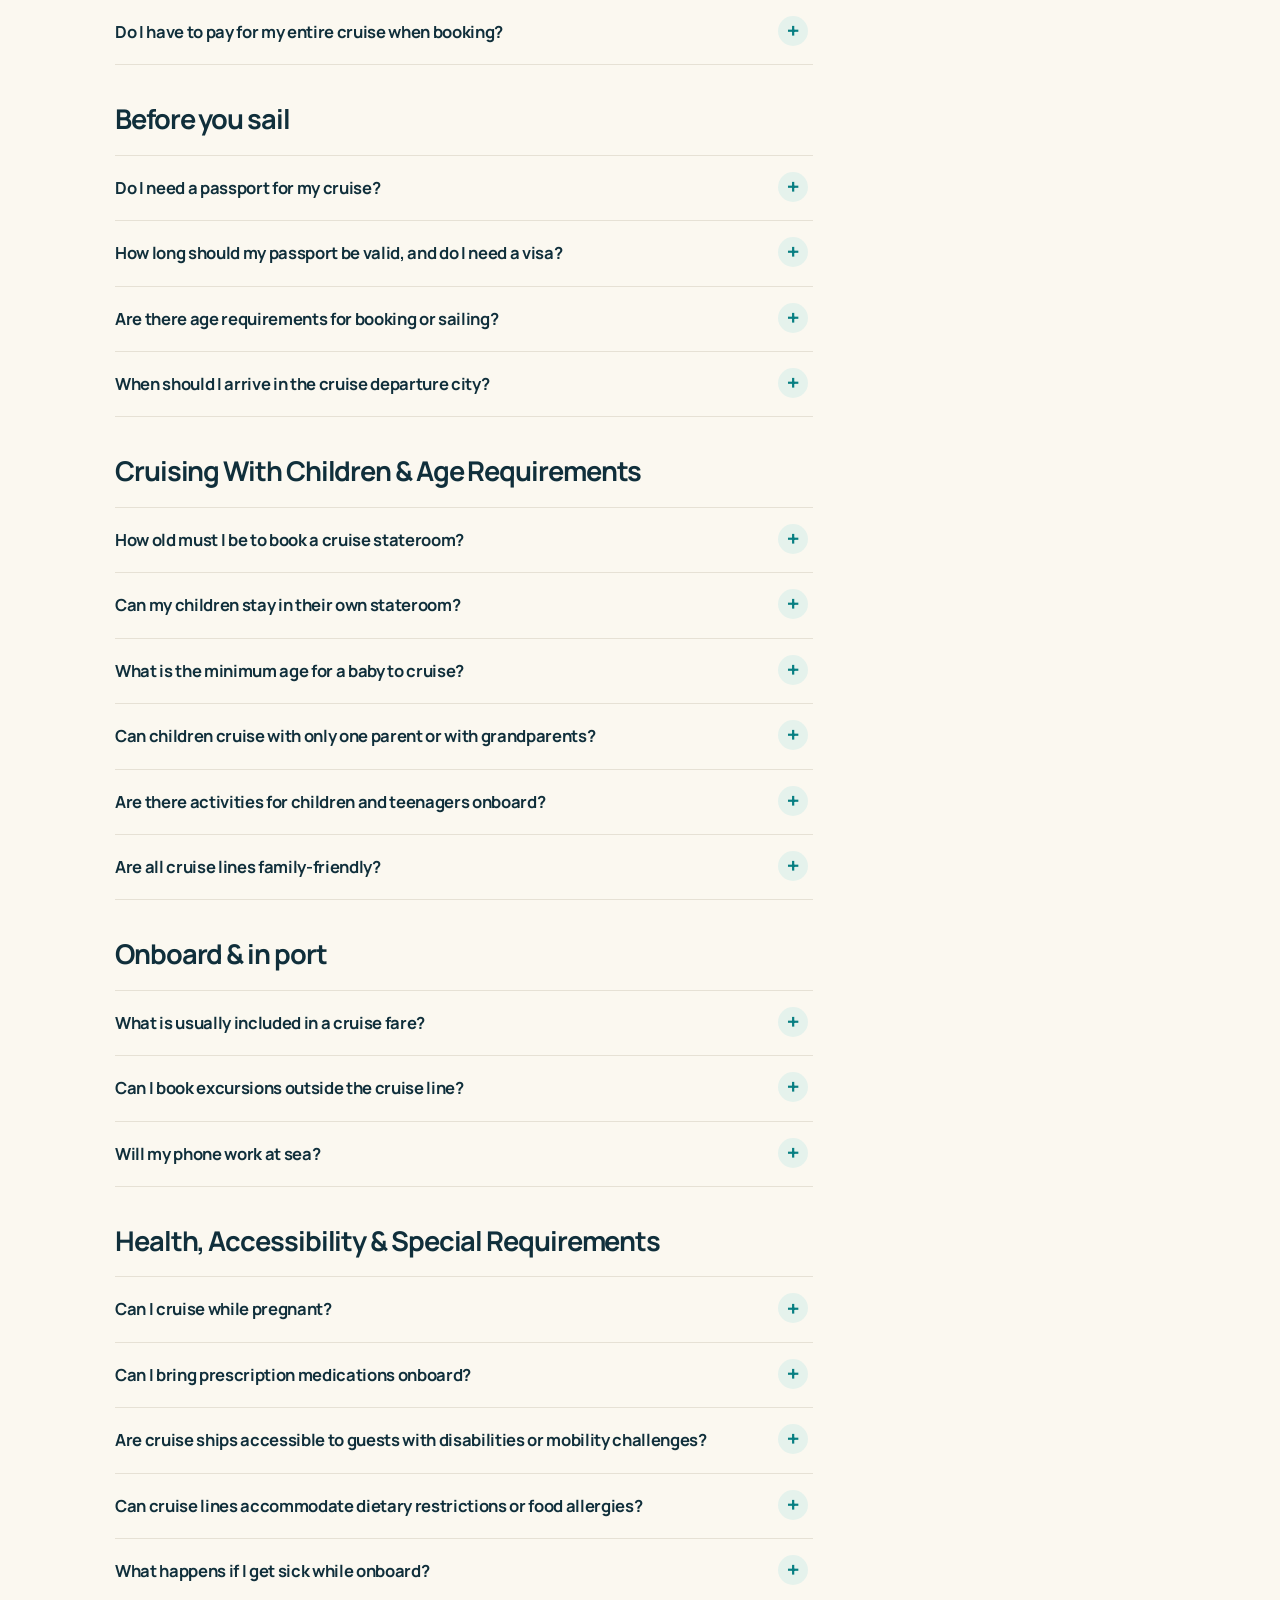
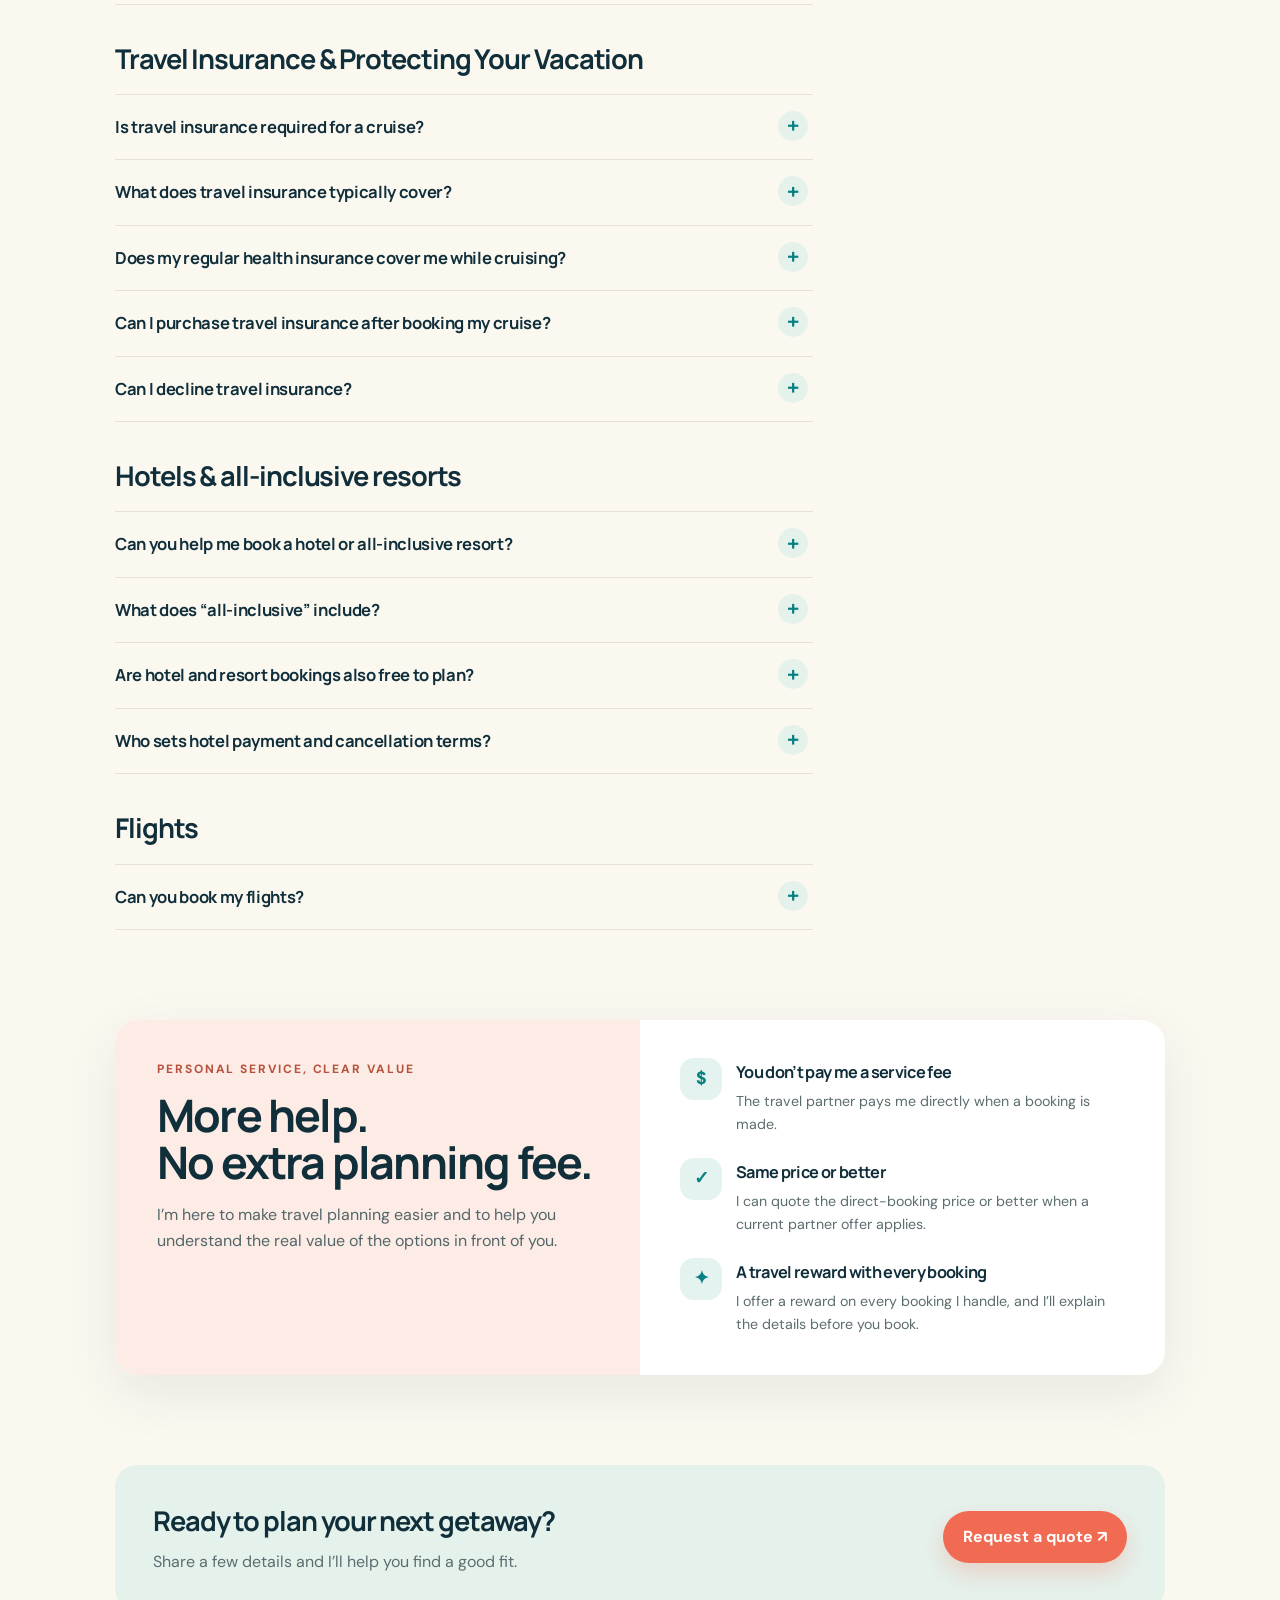
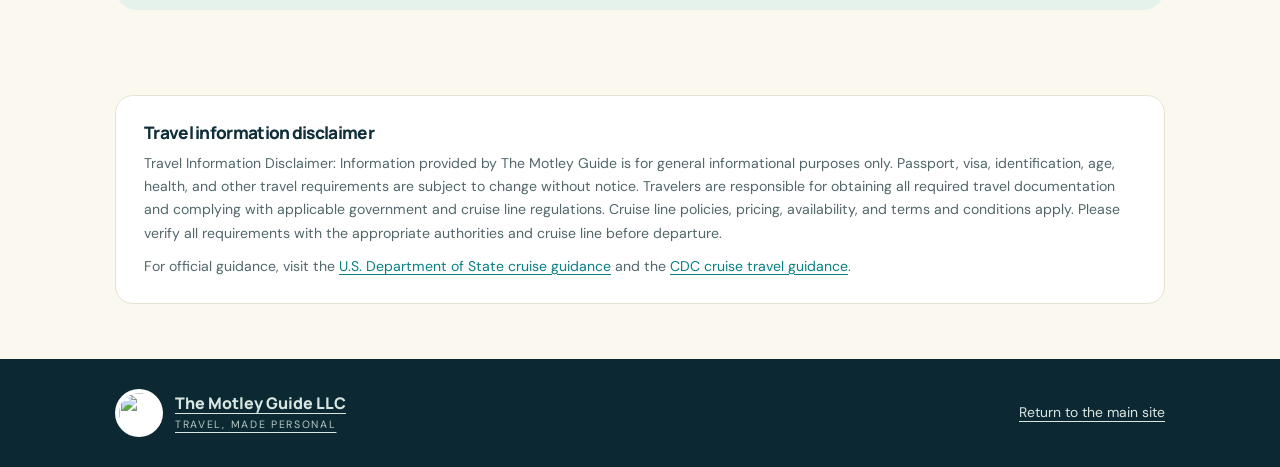
==== commit a56f759c: "Reorder cruise FAQ sections" ====
--- a/cruise-faq.html
+++ b/cruise-faq.html
@@ -66,6 +66,11 @@
         <details class="faq-item"><summary>Are there activities for children and teenagers onboard?</summary><div class="faq-answer"><p>Absolutely! Many family-friendly cruise lines offer supervised youth programs, teen clubs, splash areas, family entertainment, and age-appropriate activities.</p><p>Program availability, age limits, registration requirements, and operating hours vary by ship.</p></div></details>
         <details class="faq-item"><summary>Are all cruise lines family-friendly?</summary><div class="faq-answer"><p>No. Some cruise lines cater specifically to adults. For example, Virgin Voyages is an adults-only cruise line requiring guests to be at least 18 years old.</p><p>The Motley Guide can help you select a cruise line that best matches your family, travel style, and vacation expectations.</p></div></details>
       </section>
+      <section class="faq-group"><h2>Onboard & in port</h2>
+        <details class="faq-item"><summary>What is usually included in a cruise fare?</summary><div class="faq-answer"><p>Many fares include your stateroom, selected dining, entertainment, and access to some ship amenities. Specialty dining, drinks, Wi-Fi, gratuities, spa services, and shore excursions may cost extra or depend on the fare package. I’ll help you review what is included in the specific option you’re considering.</p></div></details>
+        <details class="faq-item"><summary>Can I book excursions outside the cruise line?</summary><div class="faq-answer"><p>Often, travelers can explore independently or book with an outside tour operator, depending on the port and activity. With an independent excursion, you are responsible for returning to the ship on time, and the ship may not wait if you are late. Review the excursion details and the ship’s all-aboard time carefully.</p></div></details>
+        <details class="faq-item"><summary>Will my phone work at sea?</summary><div class="faq-answer"><p>Your carrier may charge maritime or international roaming rates while you’re at sea or in port. Check with your mobile provider before travel, review the ship’s Wi-Fi options, and consider airplane mode to avoid unexpected charges.</p></div></details>
+      </section>
       <section class="faq-group"><h2>Health, Accessibility &amp; Special Requirements</h2>
         <details class="faq-item"><summary>Can I cruise while pregnant?</summary><div class="faq-answer"><p>Most cruise lines restrict travel for guests who will reach or exceed approximately 24 weeks of pregnancy during the voyage, although the precise cutoff varies.</p><p>Some cruise lines may require medical documentation. Always consult your healthcare provider and confirm the cruise line's pregnancy policy before booking.</p></div></details>
         <details class="faq-item"><summary>Can I bring prescription medications onboard?</summary><div class="faq-answer"><p>Yes. We recommend carrying medications in your hand luggage, preferably in their original labeled containers, along with sufficient supplies for your trip and possible delays.</p><p>Some medications are restricted in certain countries, so verify destination requirements before traveling.</p></div></details>
@@ -79,11 +84,6 @@
         <details class="faq-item"><summary>Does my regular health insurance cover me while cruising?</summary><div class="faq-answer"><p>Not necessarily. Many health insurance policies provide limited or no coverage outside the United States or aboard cruise ships. Medicare generally does not cover medical care outside the U.S., except in limited circumstances.</p><p>We recommend confirming your existing coverage and considering travel medical and emergency evacuation insurance. <a href="https://www.medicare.gov/coverage/travel-outside-the-u.s." target="_blank" rel="noopener"><strong>Review Medicare’s travel coverage guidance ↗</strong></a></p></div></details>
         <details class="faq-item"><summary>Can I purchase travel insurance after booking my cruise?</summary><div class="faq-answer"><p>Often, yes! However, purchasing coverage soon after your initial trip deposit may help you qualify for certain time-sensitive benefits, such as pre-existing medical condition waivers or optional Cancel For Any Reason coverage, where available. Availability, deadlines, and eligibility vary by plan.</p></div></details>
         <details class="faq-item"><summary>Can I decline travel insurance?</summary><div class="faq-answer"><p>Yes, when insurance is optional. The Motley Guide strongly recommends protecting your trip, but the decision is ultimately yours. Travelers who decline coverage accept the financial risks of traveling without it.</p></div></details>
-      </section>
-      <section class="faq-group"><h2>Onboard & in port</h2>
-        <details class="faq-item"><summary>What is usually included in a cruise fare?</summary><div class="faq-answer"><p>Many fares include your stateroom, selected dining, entertainment, and access to some ship amenities. Specialty dining, drinks, Wi-Fi, gratuities, spa services, and shore excursions may cost extra or depend on the fare package. I’ll help you review what is included in the specific option you’re considering.</p></div></details>
-        <details class="faq-item"><summary>Can I book excursions outside the cruise line?</summary><div class="faq-answer"><p>Often, travelers can explore independently or book with an outside tour operator, depending on the port and activity. With an independent excursion, you are responsible for returning to the ship on time, and the ship may not wait if you are late. Review the excursion details and the ship’s all-aboard time carefully.</p></div></details>
-        <details class="faq-item"><summary>Will my phone work at sea?</summary><div class="faq-answer"><p>Your carrier may charge maritime or international roaming rates while you’re at sea or in port. Check with your mobile provider before travel, review the ship’s Wi-Fi options, and consider airplane mode to avoid unexpected charges.</p></div></details>
       </section>
       <section class="faq-group"><h2>Hotels & all-inclusive resorts</h2>
         <details class="faq-item"><summary>Can you help me book a hotel or all-inclusive resort?</summary><div class="faq-answer"><p>Yes. I can help you find hotel stays and all-inclusive resorts that fit your destination, dates, travel style, and budget. I can also help coordinate a hotel before or after a cruise.</p></div></details>
